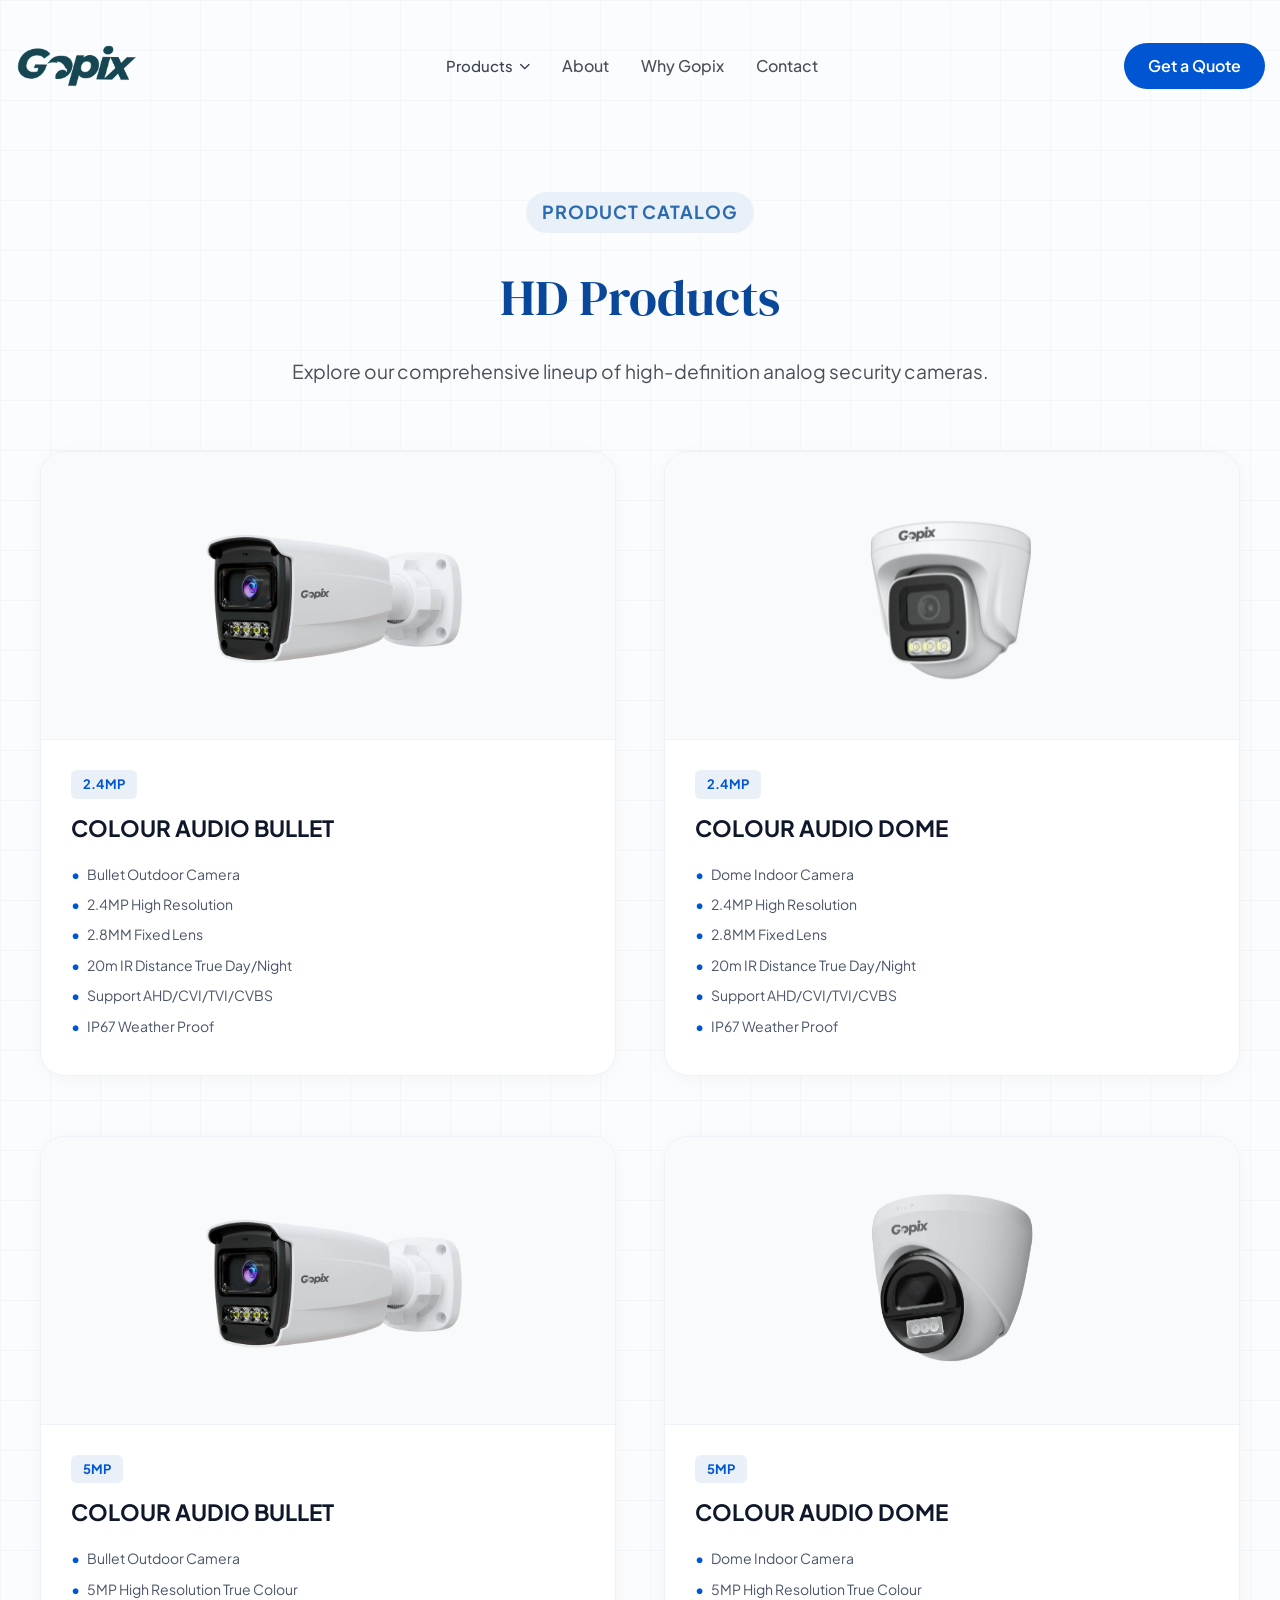
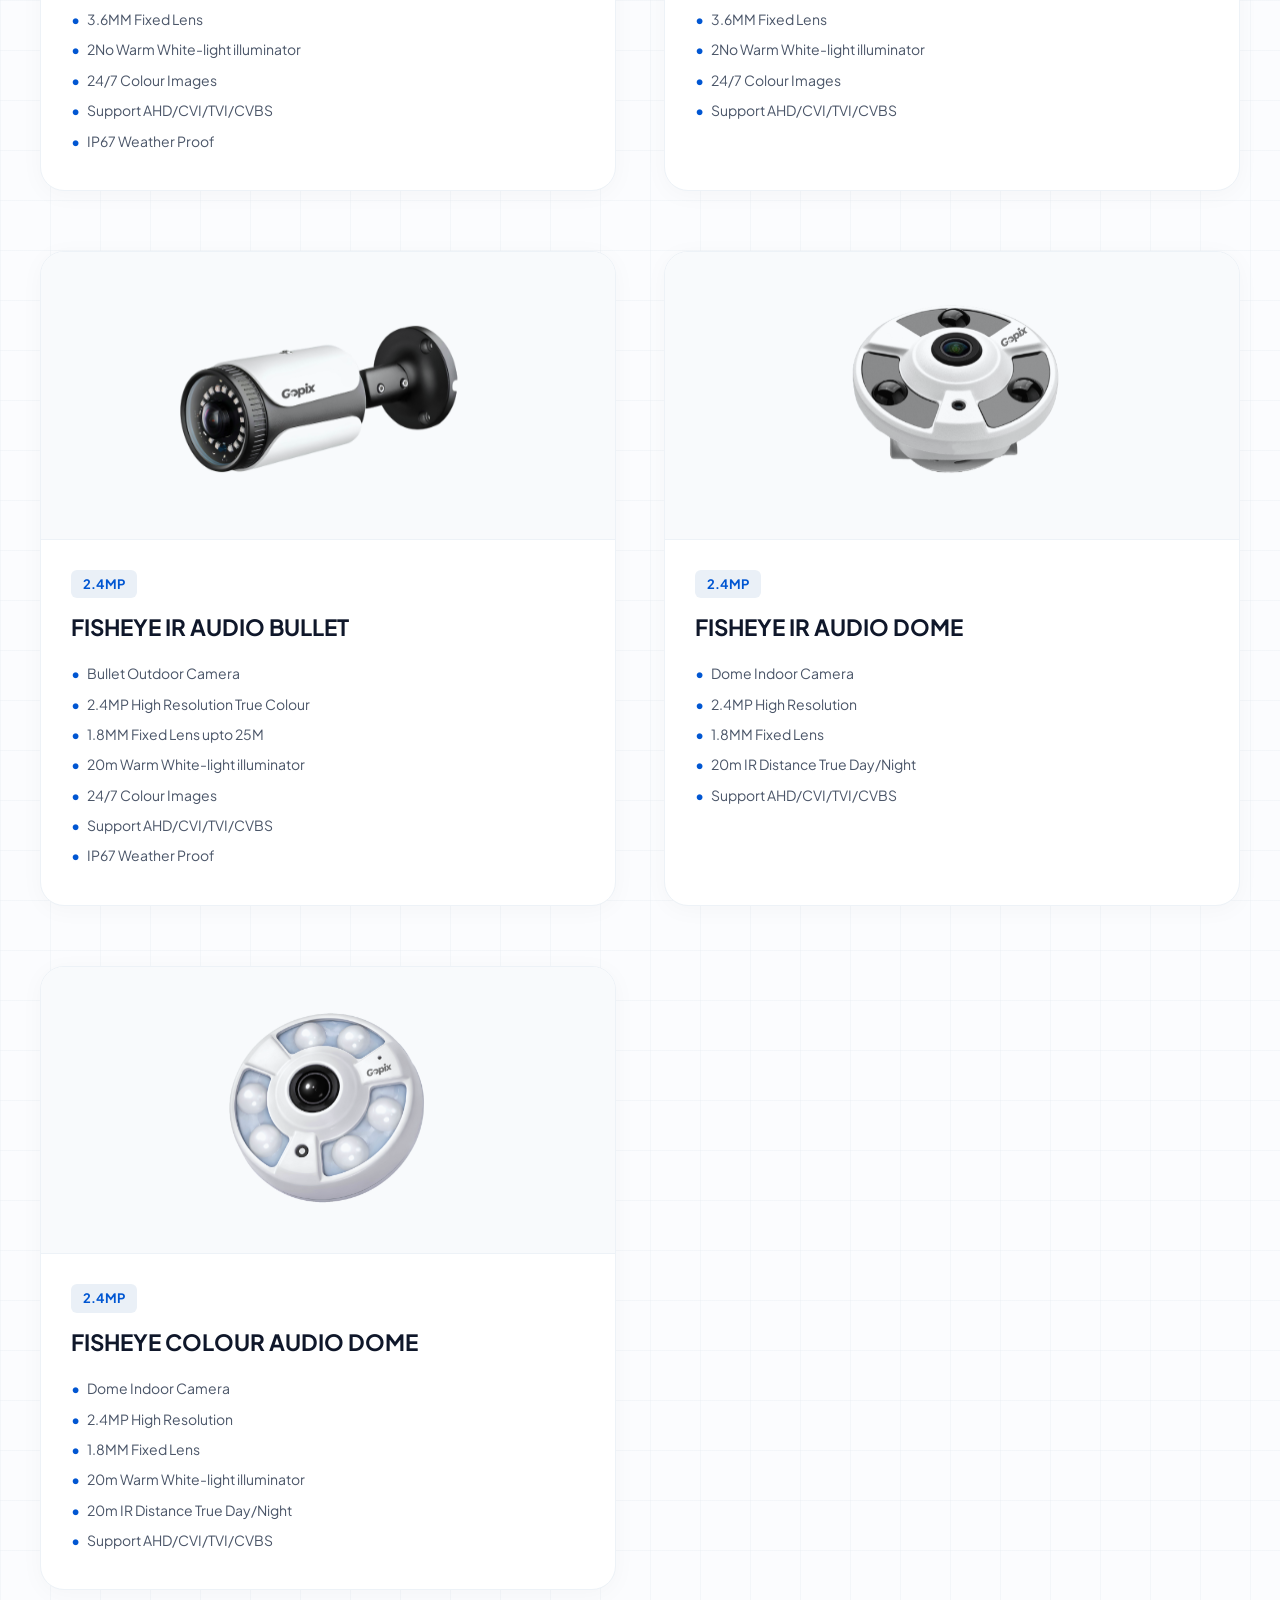
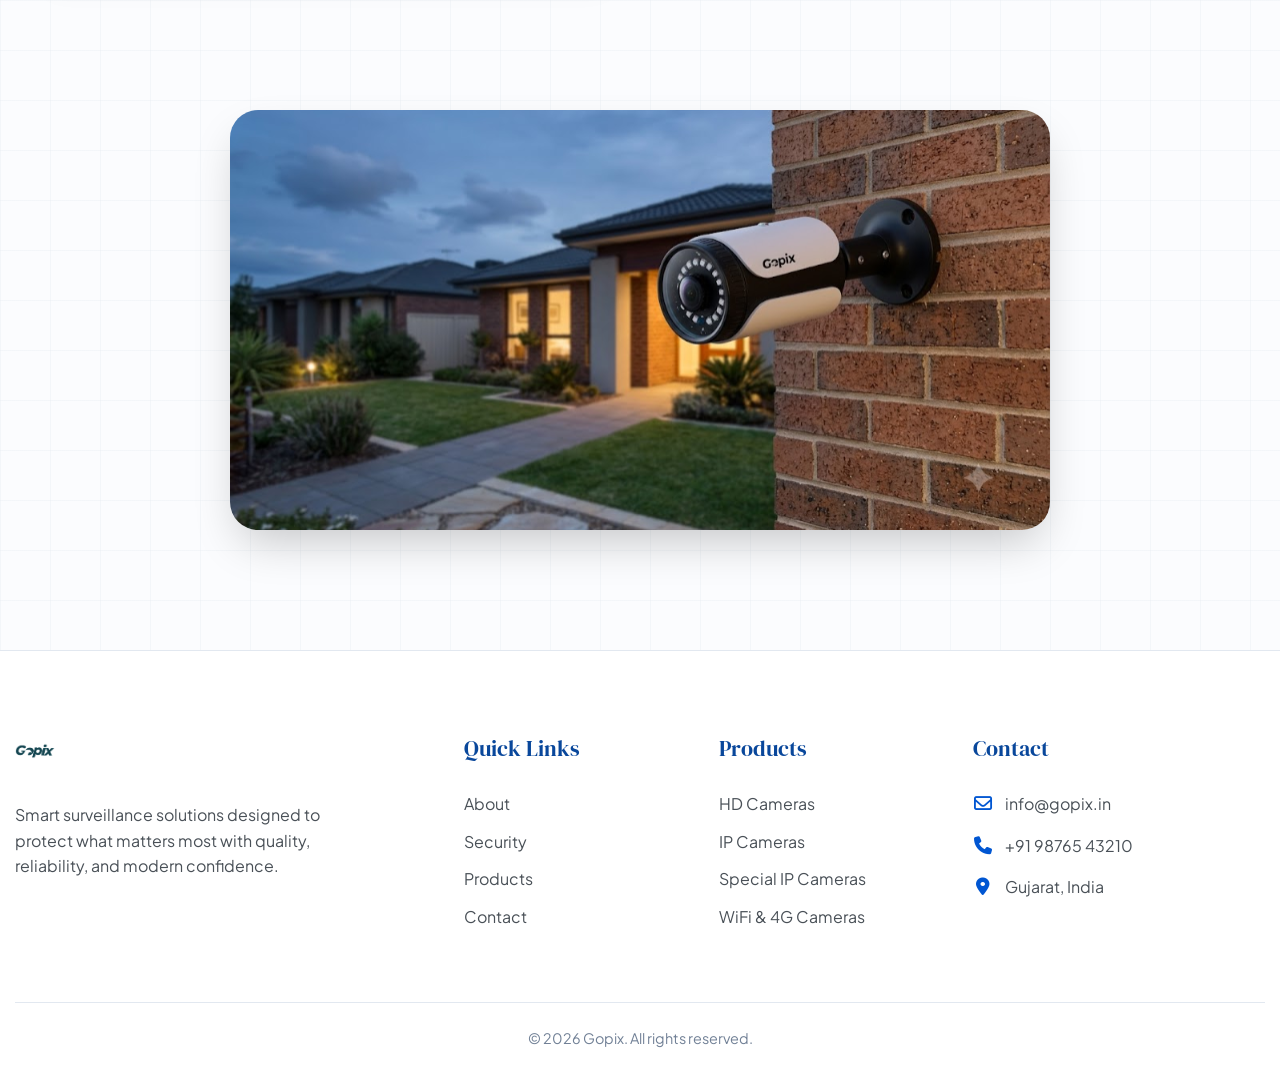
==== hd_product.html @ a3924efd "Add HD products page and center showcase banner" ====
<!DOCTYPE html>
<html lang="en">
<head>
    <meta charset="UTF-8">
    <meta name="viewport" content="width=device-width, initial-scale=1.0">
    <title>Gopix - HD Products</title>
    <meta name="description" content="Explore Gopix's range of HD security cameras and surveillance products.">
    
    <!-- Font Awesome -->
    <link rel="stylesheet" href="https://cdnjs.cloudflare.com/ajax/libs/font-awesome/6.5.1/css/all.min.css" />
    
    <!-- Google Fonts -->
    <link rel="preconnect" href="https://fonts.googleapis.com">
    <link rel="preconnect" href="https://fonts.gstatic.com" crossorigin>
    <link href="https://fonts.googleapis.com/css2?family=DM+Serif+Display&family=Plus+Jakarta+Sans:wght@400;500;600;700&display=swap" rel="stylesheet">
    
    <!-- External CSS -->
    <link rel="stylesheet" href="style.css">
</head>
<body>

    <!-- 1. Header & Navigation -->
    <header class="header">
        <nav class="container nav-container">
            <!-- Left: Logo -->
            <a href="index.html" class="logo-link">
                <img src="./assets/Gopix_logo.png" alt="Gopix Logo" class="logo">
            </a>
            
            <!-- Center: Nav Links -->
            <ul class="nav-links">
                <li class="nav-item dropdown">
                    <button type="button" class="dropdown-toggle" id="productsDropdownBtn" aria-expanded="false">
                        Products <i class="fa-solid fa-chevron-down dropdown-arrow"></i>
                    </button>
                    <ul class="dropdown-menu" id="productsDropdownMenu">
                        <li><a href="hd_product.html" class="dropdown-item">HD Product</a></li>
                        <li><a href="#ip-product" class="dropdown-item">IP Product</a></li>
                        <li><a href="#special-ip-product" class="dropdown-item">Special IP Product</a></li>
                        <li><a href="#wifi-4g-product" class="dropdown-item">Wifi & 4G Product</a></li>
                    </ul>
                </li>
                <li><a href="index.html#about">About</a></li>
                <li><a href="index.html#why-gopix">Why Gopix</a></li>
                <li><a href="#contact">Contact</a></li>
            </ul>
            
            <!-- Right: CTA Button -->
            <a href="#quote" class="btn btn-quote">Get a Quote</a>
        </nav>
    </header>

    <main>
        <!-- Page Title -->
        <section class="page-title-section">
            <div class="container">
                <div class="badge">
                    <span>PRODUCT CATALOG</span>
                </div>
                <h1 class="section-title">HD Products</h1>
                <p class="section-description">Explore our comprehensive lineup of high-definition analog security cameras.</p>
            </div>
        </section>

        <!-- Product Catalog Grid -->
        <section class="catalog-section">
            <div class="catalog-grid">
                
                <!-- Row 1, Item 1 -->
                <div class="catalog-card">
                    <div class="catalog-img-wrapper">
                        <img src="./assets/products/hd/24 colour audio bullet.svg" alt="2.4MP Colour Audio Bullet" class="catalog-img">
                    </div>
                    <div class="catalog-content">
                        <span class="catalog-mp">2.4MP</span>
                        <h3 class="catalog-name">COLOUR AUDIO BULLET</h3>
                        <ul class="catalog-specs">
                            <li>Bullet Outdoor Camera</li>
                            <li>2.4MP High Resolution</li>
                            <li>2.8MM Fixed Lens</li>
                            <li>20m IR Distance True Day/Night</li>
                            <li>Support AHD/CVI/TVI/CVBS</li>
                            <li>IP67 Weather Proof</li>
                        </ul>
                    </div>
                </div>

                <!-- Row 1, Item 2 -->
                <div class="catalog-card">
                    <div class="catalog-img-wrapper">
                        <img src="./assets/products/hd/24 colour audio dome.svg" alt="2.4MP Colour Audio Dome" class="catalog-img">
                    </div>
                    <div class="catalog-content">
                        <span class="catalog-mp">2.4MP</span>
                        <h3 class="catalog-name">COLOUR AUDIO DOME</h3>
                        <ul class="catalog-specs">
                            <li>Dome Indoor Camera</li>
                            <li>2.4MP High Resolution</li>
                            <li>2.8MM Fixed Lens</li>
                            <li>20m IR Distance True Day/Night</li>
                            <li>Support AHD/CVI/TVI/CVBS</li>
                            <li>IP67 Weather Proof</li>
                        </ul>
                    </div>
                </div>

                <!-- Row 2, Item 3 -->
                <div class="catalog-card">
                    <div class="catalog-img-wrapper">
                        <img src="./assets/products/hd/24 colour audio bullet.svg" alt="5MP Colour Audio Bullet" class="catalog-img">
                    </div>
                    <div class="catalog-content">
                        <span class="catalog-mp">5MP</span>
                        <h3 class="catalog-name">COLOUR AUDIO BULLET</h3>
                        <ul class="catalog-specs">
                            <li>Bullet Outdoor Camera</li>
                            <li>5MP High Resolution True Colour</li>
                            <li>3.6MM Fixed Lens</li>
                            <li>2No Warm White-light illuminator</li>
                            <li>24/7 Colour Images</li>
                            <li>Support AHD/CVI/TVI/CVBS</li>
                            <li>IP67 Weather Proof</li>
                        </ul>
                    </div>
                </div>

                <!-- Row 2, Item 4 -->
                <div class="catalog-card">
                    <div class="catalog-img-wrapper">
                        <img src="./assets/products/hd/5 colour audio dome.svg" alt="5MP Colour Audio Dome" class="catalog-img">
                    </div>
                    <div class="catalog-content">
                        <span class="catalog-mp">5MP</span>
                        <h3 class="catalog-name">COLOUR AUDIO DOME</h3>
                        <ul class="catalog-specs">
                            <li>Dome Indoor Camera</li>
                            <li>5MP High Resolution True Colour</li>
                            <li>3.6MM Fixed Lens</li>
                            <li>2No Warm White-light illuminator</li>
                            <li>24/7 Colour Images</li>
                            <li>Support AHD/CVI/TVI/CVBS</li>
                        </ul>
                    </div>
                </div>

                <!-- Row 3, Item 5 -->
                <div class="catalog-card">
                    <div class="catalog-img-wrapper">
                        <img src="./assets/products/hd/24 fisheye ir audio bullet.svg" alt="2.4MP Fisheye IR Audio Bullet" class="catalog-img">
                    </div>
                    <div class="catalog-content">
                        <span class="catalog-mp">2.4MP</span>
                        <h3 class="catalog-name">FISHEYE IR AUDIO BULLET</h3>
                        <ul class="catalog-specs">
                            <li>Bullet Outdoor Camera</li>
                            <li>2.4MP High Resolution True Colour</li>
                            <li>1.8MM Fixed Lens upto 25M</li>
                            <li>20m Warm White-light illuminator</li>
                            <li>24/7 Colour Images</li>
                            <li>Support AHD/CVI/TVI/CVBS</li>
                            <li>IP67 Weather Proof</li>
                        </ul>
                    </div>
                </div>

                <!-- Row 3, Item 6 -->
                <div class="catalog-card">
                    <div class="catalog-img-wrapper">
                        <img src="./assets/products/hd/24 fisheye ir audio dome.svg" alt="2.4MP Fisheye IR Audio Dome" class="catalog-img">
                    </div>
                    <div class="catalog-content">
                        <span class="catalog-mp">2.4MP</span>
                        <h3 class="catalog-name">FISHEYE IR AUDIO DOME</h3>
                        <ul class="catalog-specs">
                            <li>Dome Indoor Camera</li>
                            <li>2.4MP High Resolution</li>
                            <li>1.8MM Fixed Lens</li>
                            <li>20m IR Distance True Day/Night</li>
                            <li>Support AHD/CVI/TVI/CVBS</li>
                        </ul>
                    </div>
                </div>

                <!-- Row 4, Item 7 -->
                <div class="catalog-card">
                    <div class="catalog-img-wrapper">
                        <img src="./assets/products/hd/24 fisheye colour audio dome.svg" alt="2.4MP Fisheye Colour Audio Dome" class="catalog-img">
                    </div>
                    <div class="catalog-content">
                        <span class="catalog-mp">2.4MP</span>
                        <h3 class="catalog-name">FISHEYE COLOUR AUDIO DOME</h3>
                        <ul class="catalog-specs">
                            <li>Dome Indoor Camera</li>
                            <li>2.4MP High Resolution</li>
                            <li>1.8MM Fixed Lens</li>
                            <li>20m Warm White-light illuminator</li>
                            <li>20m IR Distance True Day/Night</li>
                            <li>Support AHD/CVI/TVI/CVBS</li>
                        </ul>
                    </div>
                </div>
            </div>
        </section>

        <!-- Bottom Showcase Banner -->
        <section class="showcase-banner-section">
            <div class="container">
                <div class="showcase-banner">
                    <img src="./assets/products/hd/banner_hd.svg" alt="Outdoor Camera Showcase" class="showcase-img">
                </div>
            </div>
        </section>
    </main>

    <!-- 9. Modern Footer -->
    <footer class="footer">
        <div class="container footer-container">
            <div class="footer-brand">
                <img src="./assets/Gopix_logo.png" alt="Gopix Logo" class="footer-logo">
                <p class="footer-desc">Smart surveillance solutions designed to protect what matters most with quality, reliability, and modern confidence.</p>
            </div>
            
            <div class="footer-links-col">
                <h4 class="footer-heading">Quick Links</h4>
                <ul class="footer-list">
                    <li><a href="index.html#about">About</a></li>
                    <li><a href="#">Security</a></li>
                    <li><a href="#products">Products</a></li>
                    <li><a href="#contact">Contact</a></li>
                </ul>
            </div>

            <div class="footer-links-col">
                <h4 class="footer-heading">Products</h4>
                <ul class="footer-list">
                    <li><a href="hd_product.html">HD Cameras</a></li>
                    <li><a href="#">IP Cameras</a></li>
                    <li><a href="#">Special IP Cameras</a></li>
                    <li><a href="#">WiFi & 4G Cameras</a></li>
                </ul>
            </div>

            <div class="footer-contact-col">
                <h4 class="footer-heading">Contact</h4>
                <ul class="footer-contact-list">
                    <li><i class="fa-regular fa-envelope"></i> info@gopix.in</li>
                    <li><i class="fa-solid fa-phone"></i> +91 98765 43210</li>
                    <li><i class="fa-solid fa-location-dot"></i> Gujarat, India</li>
                </ul>
            </div>
        </div>
        <div class="container">
            <div class="footer-bottom">
                <p>&copy; 2026 Gopix. All rights reserved.</p>
            </div>
        </div>
    </footer>

    <!-- Dropdown Interaction Script -->
    <script>
        document.addEventListener('DOMContentLoaded', () => {
            const dropdown = document.querySelector('.dropdown');
            const dropdownBtn = document.getElementById('productsDropdownBtn');
            
            if (dropdown && dropdownBtn) {
                dropdownBtn.addEventListener('click', (e) => {
                    e.preventDefault();
                    e.stopPropagation();
                    dropdown.classList.toggle('active');
                });
                
                document.addEventListener('click', (e) => {
                    if (!dropdown.contains(e.target)) {
                        dropdown.classList.remove('active');
                    }
                });
                
                const dropdownItems = dropdown.querySelectorAll('.dropdown-item');
                dropdownItems.forEach(item => {
                    item.addEventListener('click', () => {
                        dropdown.classList.remove('active');
                    });
                });
            }
        });
    </script>
</body>
</html>
---- style.css ----
/* Reset and Base Styles */
* {
    box-sizing: border-box;
    margin: 0;
    padding: 0;
}

body {
    background-color: #fbfcfe;
    background-image: 
        linear-gradient(to right, rgba(226, 232, 240, 0.3) 1px, transparent 1px),
        linear-gradient(to bottom, rgba(226, 232, 240, 0.3) 1px, transparent 1px);
    background-size: 50px 50px;
    font-family: 'Plus Jakarta Sans', sans-serif;
    color: #495057;
    line-height: 1.6;
    -webkit-font-smoothing: antialiased;
}

h1, h2, h3, h4, h5, h6 {
    font-family: 'DM Serif Display', serif;
    color: #09479b;
    font-weight: 400; /* DM Serif Display is naturally bold */
}

a {
    text-decoration: none;
    transition: all 0.2s ease;
}

/* Global Container */
.container {
    max-width: 1500px;
    width: 100%;
    margin: 0 auto;
    padding: 0 15px;
}

/* Common Layout Elements */
.grid-2-col {
    display: grid;
    grid-template-columns: 1fr;
    gap: 60px;
    align-items: center;
}

@media (min-width: 992px) {
    .grid-2-col {
        grid-template-columns: 1fr 1fr;
    }
}

.section-description {
    font-size: 1.2rem;
    line-height: 1.7;
    color: #495057;
    margin-bottom: 24px;
}

.section-description strong {
    color: #09479b;
    font-weight: 700;
}

/* Badges */
.badge {
    display: inline-flex;
    align-items: center;
    gap: 8px;
    background-color: #eaf0f7;
    color: #2b6cb0;
    font-size: 18px;
    font-weight: 700;
    letter-spacing: 0.05em;
    text-transform: uppercase;
    padding: 6px 16px;
    border-radius: 9999px;
    margin-bottom: 24px;
}

.badge-icon {
    font-size: 14px;
}

/* Buttons */
.btn {
    display: inline-block;
    font-family: 'Plus Jakarta Sans', sans-serif;
    font-weight: 600;
    border-radius: 9999px;
    cursor: pointer;
    border: none;
    text-align: center;
}

.btn-quote {
    background-color: #0056d2;
    color: #ffffff;
    padding: 10px 24px;
}

.btn-quote:hover {
    background-color: #0045aa;
}

.btn-primary {
    background-color: #0056d2;
    color: #ffffff;
    padding: 14px 32px;
    margin-bottom: 32px;
}

.btn-primary:hover {
    background-color: #0045aa;
    box-shadow: 0 10px 20px -5px rgba(0, 86, 210, 0.3);
    transform: translateY(-2px);
}

.btn-white {
    background-color: #ffffff;
    color: #0056d2;
    padding: 14px 32px;
}

.btn-white:hover {
    background-color: #f1f5f9;
    box-shadow: 0 10px 20px -5px rgba(0, 0, 0, 0.2);
    transform: translateY(-2px);
}

/* 1. Header & Navigation */
.header {
    padding: 4px 0;
}

.nav-container {
    display: flex;
    align-items: center;
    justify-content: space-between;
}

.logo {
    height: 124px;
    width: auto;
    object-fit: contain;
    display: block;
}

.nav-links {
    display: none;
    list-style: none;
    gap: 32px;
}

@media (min-width: 992px) {
    .nav-links {
        display: flex;
    }
}

.nav-links a {
    color: #495057;
    font-weight: 500;
}

.nav-links a:hover {
    color: #0056d2;
}

/* Dropdown Styles */
.dropdown {
    position: relative;
}

.dropdown-toggle {
    background: none;
    border: none;
    font: inherit;
    cursor: pointer;
    display: inline-flex;
    align-items: center;
    gap: 6px;
    color: #3b4252;
    font-weight: 500;
    font-size: 15px;
    padding: 0;
}

.dropdown-arrow {
    font-size: 11px;
    transition: transform 0.2s ease;
}

.dropdown.active .dropdown-arrow {
    transform: rotate(180deg);
}

.dropdown-menu {
    position: absolute;
    top: calc(100% + 12px);
    left: 0;
    min-width: 200px;
    background: #ffffff;
    border-radius: 12px;
    padding: 8px 0;
    box-shadow: 0 10px 30px rgba(0, 0, 0, 0.1);
    border: 1px solid #edf2f7;
    list-style: none;
    opacity: 0;
    visibility: hidden;
    transform: translateY(-8px);
    transition: all 0.2s ease;
    z-index: 1000;
}

.dropdown.active .dropdown-menu {
    opacity: 1;
    visibility: visible;
    transform: translateY(0);
}

.dropdown-item {
    display: block;
    padding: 10px 18px;
    font-size: 14px;
    color: #334155;
    text-decoration: none;
    transition: background-color 0.15s ease, color 0.15s ease;
}

.dropdown-item:hover {
    background-color: #f1f5f9;
    color: #0056d2;
}

/* 2. Hero Section */
.hero-section {
    padding: 60px 0 80px 0;
}

.hero-container {
    display: grid;
    grid-template-columns: 1fr;
    gap: 48px;
    align-items: center;
}

.hero-content, 
.hero-image-wrapper {
    margin-top: 0;
    padding-top: 0;
}

.hero-content {
    padding-bottom: 50px;
}

@media (min-width: 992px) {
    .hero-container {
        grid-template-columns: 1.1fr 0.9fr;
    }
}

.hero-title {
    font-size: clamp(3rem, 5vw, 4.5rem);
    line-height: 1.1;
    margin-bottom: 24px;
}

.hero-content .section-description {
    max-width: 580px;
    margin-bottom: 36px;
}

.trust-markers {
    display: flex;
    align-items: center;
    flex-wrap: wrap;
    gap: 24px;
    font-size: 0.9rem;
    font-weight: 600;
    color: #0056d2;
}

.trust-item {
    display: flex;
    align-items: center;
    gap: 8px;
}

.trust-icon {
    font-size: 18px;
}

.trust-icon.bullet {
    font-size: 8px;
}

.hero-img {
    width: 100%;
    height: auto;
    object-fit: cover;
    display: block;
    border-radius: 36px;
}

/* 3. About Section */
.about-section {
    padding: 80px 0;
}

.about-image-wrapper {
    display: flex;
    justify-content: flex-start;
}

.about-content {
    text-align: left;
    display: flex;
    flex-direction: column;
    align-items: flex-start;
}

.about-img {
    width: 80%;
    height: auto;
    border-radius: 52px;
    object-fit: cover;
    box-shadow: 0 15px 35px -10px rgba(0, 0, 0, 0.15);
}

/* 4. Mission & Vision Section */
.mission-vision-section {
    padding: 80px 0;
}

.section-header.center {
    text-align: center;
    max-width: 700px;
    margin: 0 auto 60px auto;
}

.section-header.center .badge {
    margin-left: auto;
    margin-right: auto;
}

.section-title {
    font-size: clamp(2.2rem, 4vw, 3.2rem);
    margin-bottom: 16px;
}

.section-subtitle {
    font-size: 1.1rem;
    color: #495057;
}

.cards-grid {
    gap: 40px;
}

.feature-card {
    background: #ffffff;
    border-radius: 24px;
    padding: 40px;
    box-shadow: 0 8px 30px rgba(0,0,0,0.04);
    border: 1px solid #edf2f7;
    height: 100%;
}

.card-icon-wrapper {
    width: 60px;
    height: 60px;
    border-radius: 50%;
    background-color: #eaf0f7;
    color: #0056d2;
    display: flex;
    align-items: center;
    justify-content: center;
    font-size: 24px;
    margin-bottom: 24px;
}

.card-title {
    font-size: 1.8rem;
    margin-bottom: 16px;
}

.card-desc {
    color: #495057;
    line-height: 1.6;
}

/* 5. Triple Split Feature Preview */
.feature-preview-section {
    padding: 80px 0;
}

.preview-image-wrapper {
    display: flex;
    justify-content: flex-start;
}

.preview-content {
    text-align: left;
    display: flex;
    flex-direction: column;
    align-items: flex-start;
}

.preview-img {
    width: 80%;
    border-radius: 58px;
    box-shadow: 0 15px 35px -10px rgba(0, 0, 0, 0.15);
}

/* 6. Why Choose Us Section */
.why-choose-us-section {
    padding: 80px 0;
}

.why-choose-us-section .reverse {
    direction: rtl; /* simple trick to reverse on desktop if grid ordering isn't used */
}

@media (min-width: 992px) {
    .why-choose-us-section .reverse {
        direction: ltr;
    }
    .why-choose-us-section .why-content {
        order: 1;
        padding-right: 40px;
    }
    .why-choose-us-section .why-image-wrapper {
        order: 2;
        display: flex;
        justify-content: flex-end;
    }
}

.why-content {
    text-align: left;
    display: flex;
    flex-direction: column;
    align-items: flex-start;
}

.why-img {
    width: 80%;
    border-radius: 55px;
    box-shadow: 0 15px 35px -10px rgba(0, 0, 0, 0.15);
}

/* 7. Product Catalog / Showcase */
.products-section {
    padding: 80px 0;
}

.section-header.split {
    display: flex;
    flex-direction: column;
    gap: 20px;
    margin-bottom: 60px;
}

@media (min-width: 992px) {
    .section-header.split {
        flex-direction: row;
        align-items: flex-end;
        justify-content: space-between;
    }
    .split-left {
        max-width: 600px;
    }
    .split-right {
        max-width: 400px;
        text-align: right;
    }
}

.products-grid {
    display: grid;
    grid-template-columns: 1fr;
    gap: 40px;
}

@media (min-width: 768px) {
    .products-grid {
        grid-template-columns: repeat(2, 1fr);
    }
}

@media (min-width: 992px) {
    .products-grid {
        grid-template-columns: repeat(3, 1fr);
    }
}

.product-card {
    display: flex;
    flex-direction: column;
}

.product-img-wrapper {
    position: relative;
    border-radius: 24px;
    overflow: hidden;
    margin-bottom: 24px;
    background-color: #fff;
    box-shadow: 0 4px 20px rgba(0,0,0,0.05);
}

.product-badge {
    position: absolute;
    top: 16px;
    left: 16px;
    background-color: #0056d2;
    color: #fff;
    font-size: 11px;
    font-weight: 700;
    text-transform: uppercase;
    padding: 6px 12px;
    border-radius: 9999px;
    z-index: 2;
}

.product-img {
    width: 100%;
    height: auto;
    aspect-ratio: 4/3;
    object-fit: cover;
    transition: transform 0.3s ease;
}

.product-img-wrapper:hover .product-img {
    transform: scale(1.05);
}

.product-title {
    font-size: 1.6rem;
    margin-bottom: 8px;
}

.product-specs {
    color: #495057;
    margin-bottom: 16px;
    flex-grow: 1;
}

.product-link {
    color: #0056d2;
    font-weight: 700;
    display: inline-flex;
    align-items: center;
}

.product-link:hover {
    text-decoration: underline;
}

/* 8. Call to Action Banner */
.cta-section {
    padding: 40px 0 100px 0;
}

.cta-banner {
    background-color: #0052cc;
    border-radius: 32px;
    padding: 50px 60px;
    color: #ffffff;
    display: flex;
    flex-direction: column;
    justify-content: space-between;
    align-items: center;
}

@media (min-width: 992px) {
    .cta-banner {
        flex-direction: row;
    }
}

.cta-badge {
    background: rgba(0, 0, 0, 0.2);
    color: #fff;
    padding: 6px 18px;
    border-radius: 9999px;
    font-size: 13px;
    font-weight: 500;
    display: inline-block;
    margin-bottom: 20px;
}

.cta-title {
    font-family: 'DM Serif Display', Georgia, serif;
    font-size: 46px;
    line-height: 1.15;
    margin-bottom: 16px;
    font-weight: 400;
    color: white;
}

.cta-subtitle {
    max-width: 480px;
    opacity: 0.9;
    font-size: 16px;
    line-height: 1.5;
}

.cta-action {
    display: flex;
    flex-direction: column;
    align-items: center;
    gap: 18px;
}

.cta-camera-img {
    height: 180px;
    width: auto;
    object-fit: contain;
    display: block;
}

.cta-btn {
    background-color: #003b95;
    color: #ffffff;
    border-radius: 9999px;
    padding: 12px 34px;
    font-size: 15px;
    font-weight: 600;
    text-decoration: none;
    transition: 0.2s ease;
}

.cta-btn:hover {
    background-color: #002d72;
    transform: translateY(-1px);
}

/* 9. Modern Footer */
.footer {
    border-top: 1px solid #e2e8f0;
    padding: 80px 0 40px 0;
    background-color: #ffffff;
}

.footer-container {
    display: grid;
    grid-template-columns: 1fr;
    gap: 40px;
    margin-bottom: 60px;
}

@media (min-width: 768px) {
    .footer-container {
        grid-template-columns: repeat(2, 1fr);
    }
}

@media (min-width: 992px) {
    .footer-container {
        grid-template-columns: 2fr 1fr 1fr 1.5fr;
        gap: 60px;
    }
}

.footer-logo {
    height: 40px;
    margin-bottom: 24px;
}

.footer-desc {
    color: #495057;
    line-height: 1.6;
    max-width: 320px;
}

.footer-heading {
    font-size: 1.4rem;
    margin-bottom: 24px;
}

.footer-list {
    list-style: none;
}

.footer-list li {
    margin-bottom: 12px;
}

.footer-list a {
    color: #495057;
}

.footer-list a:hover {
    color: #0056d2;
}

.footer-contact-list {
    list-style: none;
}

.footer-contact-list li {
    display: flex;
    align-items: center;
    gap: 12px;
    margin-bottom: 16px;
    color: #495057;
}

.footer-contact-list i {
    color: #0056d2;
    font-size: 18px;
    width: 20px;
    text-align: center;
}

.footer-bottom {
    border-top: 1px solid #e2e8f0;
    padding-top: 24px;
    text-align: center;
    color: #718096;
    font-size: 0.9rem;
}

/* =========================================
   Product Catalog Pages (hd_product.html) 
   ========================================= */

.page-title-section {
    padding: 60px 0 20px 0;
    text-align: center;
}

.catalog-section {
    padding: 20px 0 80px 0;
}

.catalog-grid {
    display: grid;
    grid-template-columns: 1fr;
    gap: 40px;
    max-width: 1200px;
    margin: 0 auto;
}

@media (min-width: 768px) {
    .catalog-grid {
        grid-template-columns: repeat(2, 1fr);
        gap: 60px 48px;
    }
}

.catalog-card {
    display: flex;
    flex-direction: column;
    background: #ffffff;
    border-radius: 24px;
    overflow: hidden;
    box-shadow: 0 4px 25px rgba(0,0,0,0.03);
    border: 1px solid #edf2f7;
    transition: transform 0.2s ease, box-shadow 0.2s ease;
}

.catalog-card:hover {
    transform: translateY(-4px);
    box-shadow: 0 10px 40px rgba(0,0,0,0.06);
}

.catalog-img-wrapper {
    background-color: #f8fafc;
    padding: 40px 20px;
    text-align: center;
    border-bottom: 1px solid #edf2f7;
}

.catalog-img {
    height: 200px;
    width: auto;
    object-fit: contain;
    mix-blend-mode: multiply; /* Optional: blends white bg out if product has white bg */
}

.catalog-content {
    padding: 30px;
    flex-grow: 1;
}

.catalog-mp {
    display: inline-block;
    color: #0056d2;
    background-color: #eaf0f7;
    font-size: 13px;
    font-weight: 700;
    padding: 4px 12px;
    border-radius: 6px;
    margin-bottom: 12px;
}

.catalog-name {
    font-size: 1.4rem;
    color: #0f172a;
    font-family: 'Plus Jakarta Sans', sans-serif;
    font-weight: 700;
    margin-bottom: 16px;
}

.catalog-specs {
    list-style: none;
    color: #4a5568;
    font-size: 14px;
    line-height: 1.6;
}

.catalog-specs li {
    position: relative;
    padding-left: 16px;
    margin-bottom: 8px;
}

.catalog-specs li::before {
    content: "•";
    position: absolute;
    left: 0;
    color: #0056d2;
    font-weight: bold;
}

/* Bottom Showcase Banner */
.showcase-banner-section {
    padding-bottom: 60px;
}

.showcase-banner {
    display: flex;
    justify-content: center;
    align-items: center;
    width: 100%;
    margin: 40px auto 60px auto;
    padding: 0 20px;
}

.showcase-img {
    max-width: 820px;
    width: 100%;
    max-height: 420px;
    object-fit: cover;
    border-radius: 28px;
    display: block;
    margin: 0 auto;
    box-shadow: 0 20px 45px -10px rgba(0, 0, 0, 0.22);
}
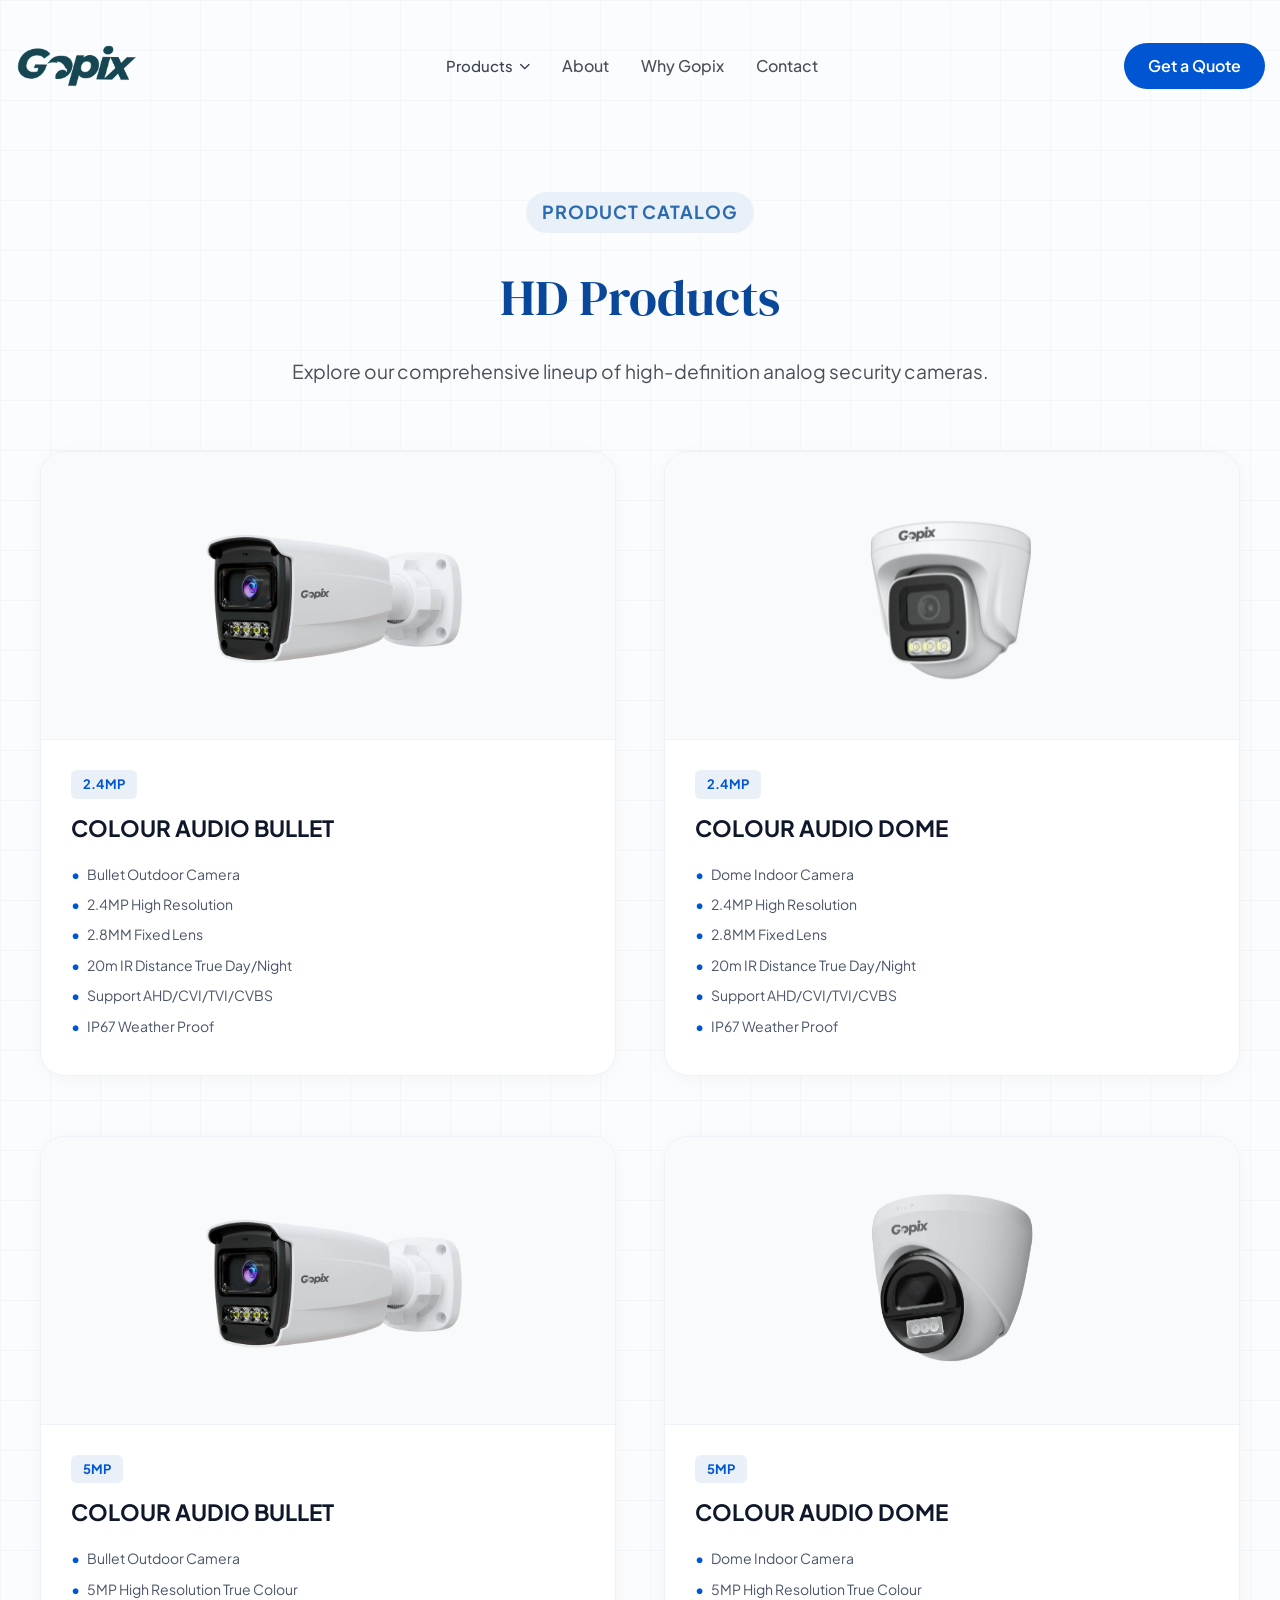
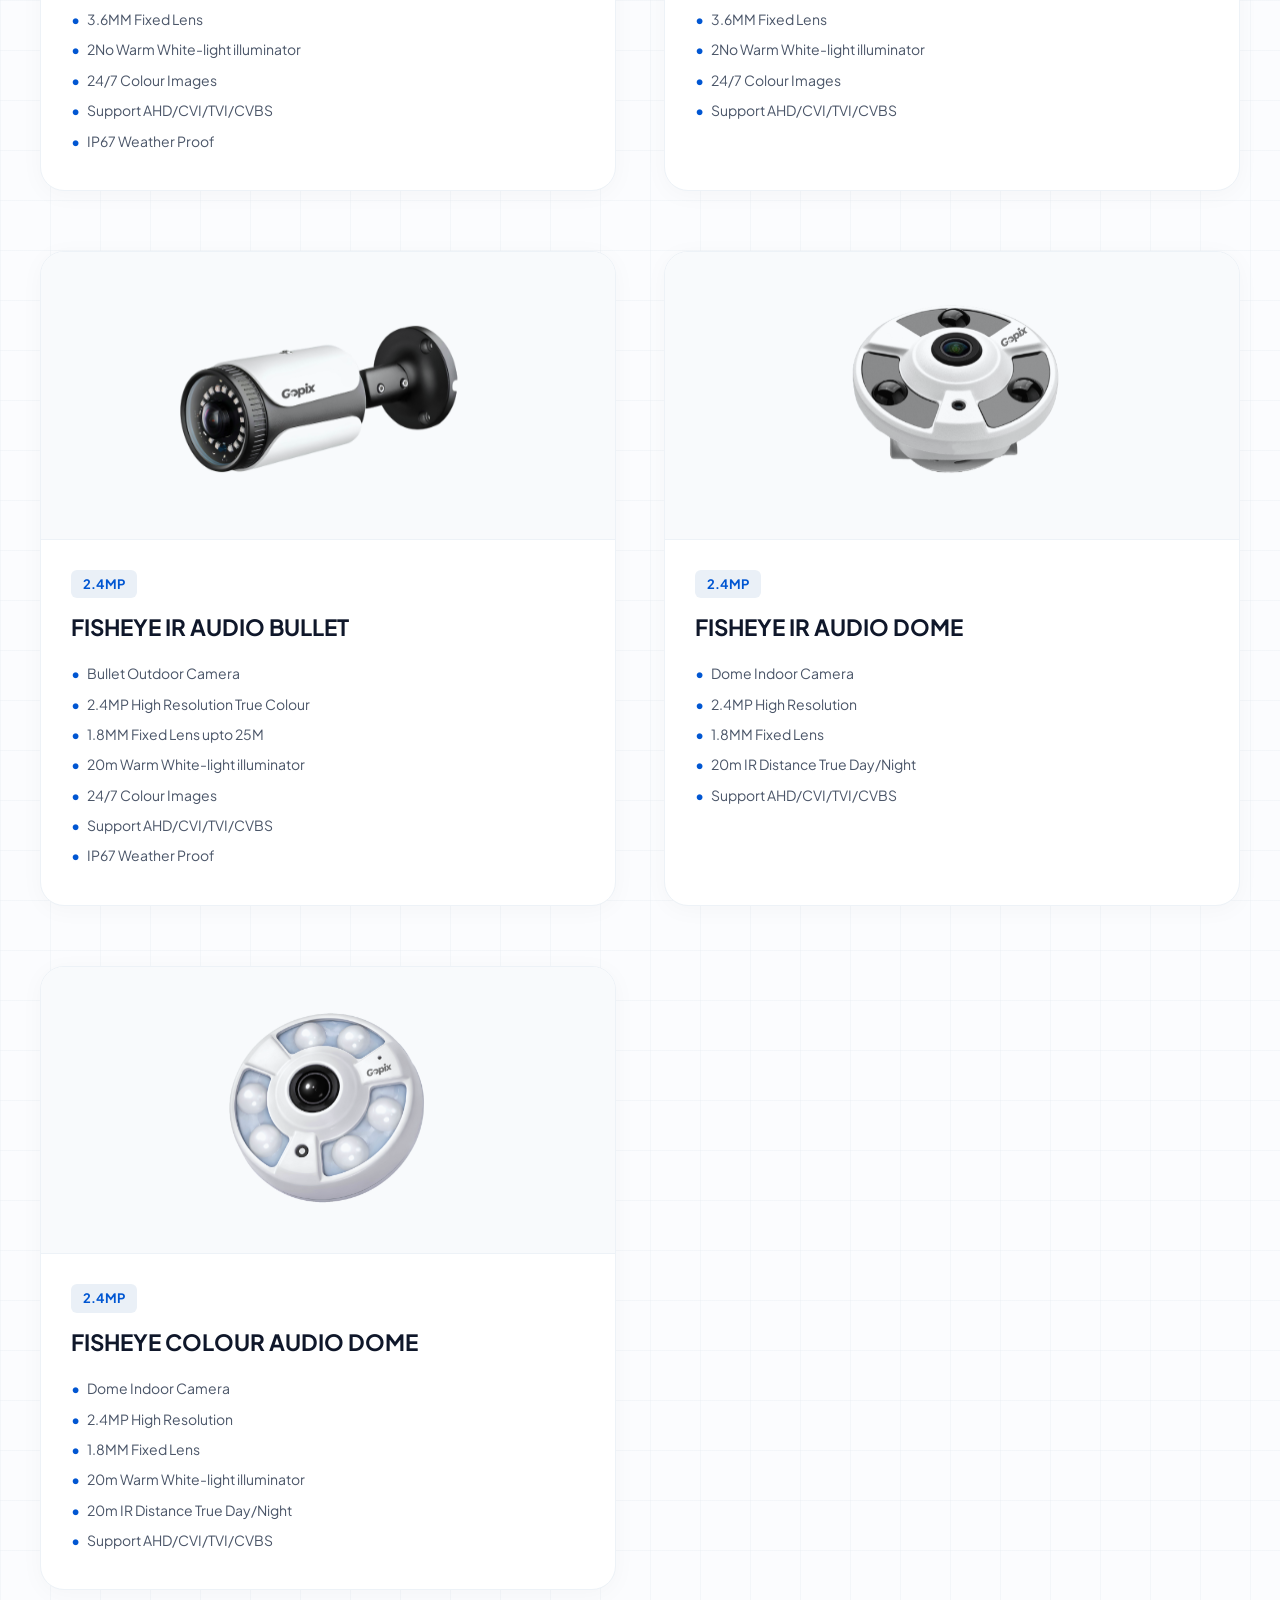
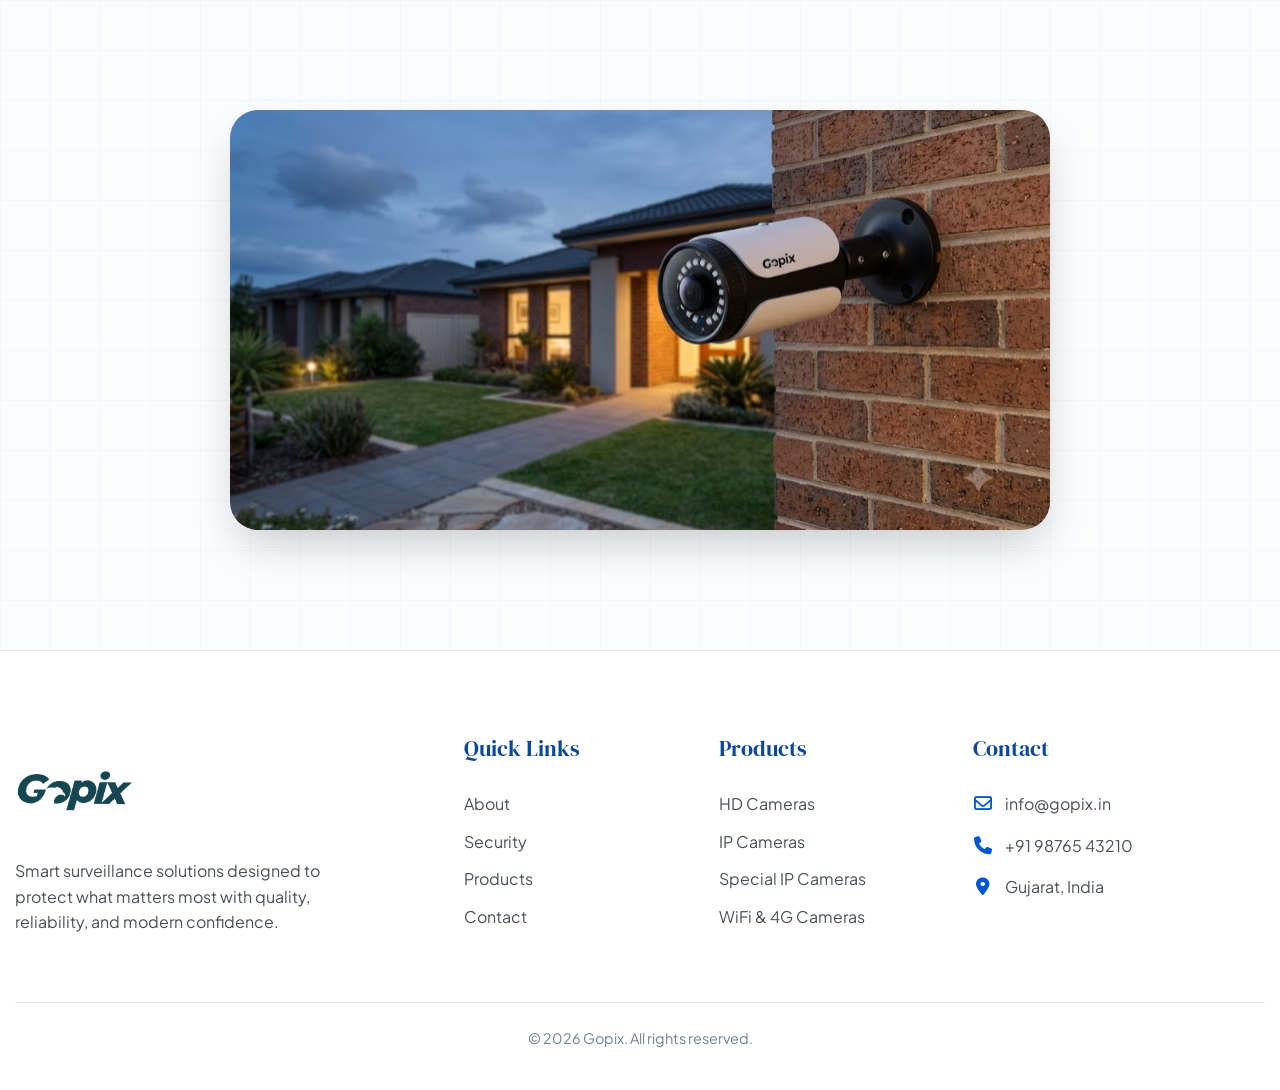
==== commit dc0f0c94: "Fix HD product image paths and IP product link" ====
--- a/hd_product.html
+++ b/hd_product.html
@@ -35,7 +35,7 @@
                     </button>
                     <ul class="dropdown-menu" id="productsDropdownMenu">
                         <li><a href="hd_product.html" class="dropdown-item">HD Product</a></li>
-                        <li><a href="#ip-product" class="dropdown-item">IP Product</a></li>
+                        <li><a href="ip_product.html" class="dropdown-item">IP Product</a></li>
                         <li><a href="#special-ip-product" class="dropdown-item">Special IP Product</a></li>
                         <li><a href="#wifi-4g-product" class="dropdown-item">Wifi & 4G Product</a></li>
                     </ul>
--- a/style.css
+++ b/style.css
@@ -665,8 +665,8 @@
 }
 
 .footer-logo {
-    height: 40px;
-    margin-bottom: 24px;
+    height: 120px;
+    margin-bottom: 0px;
 }
 
 .footer-desc {
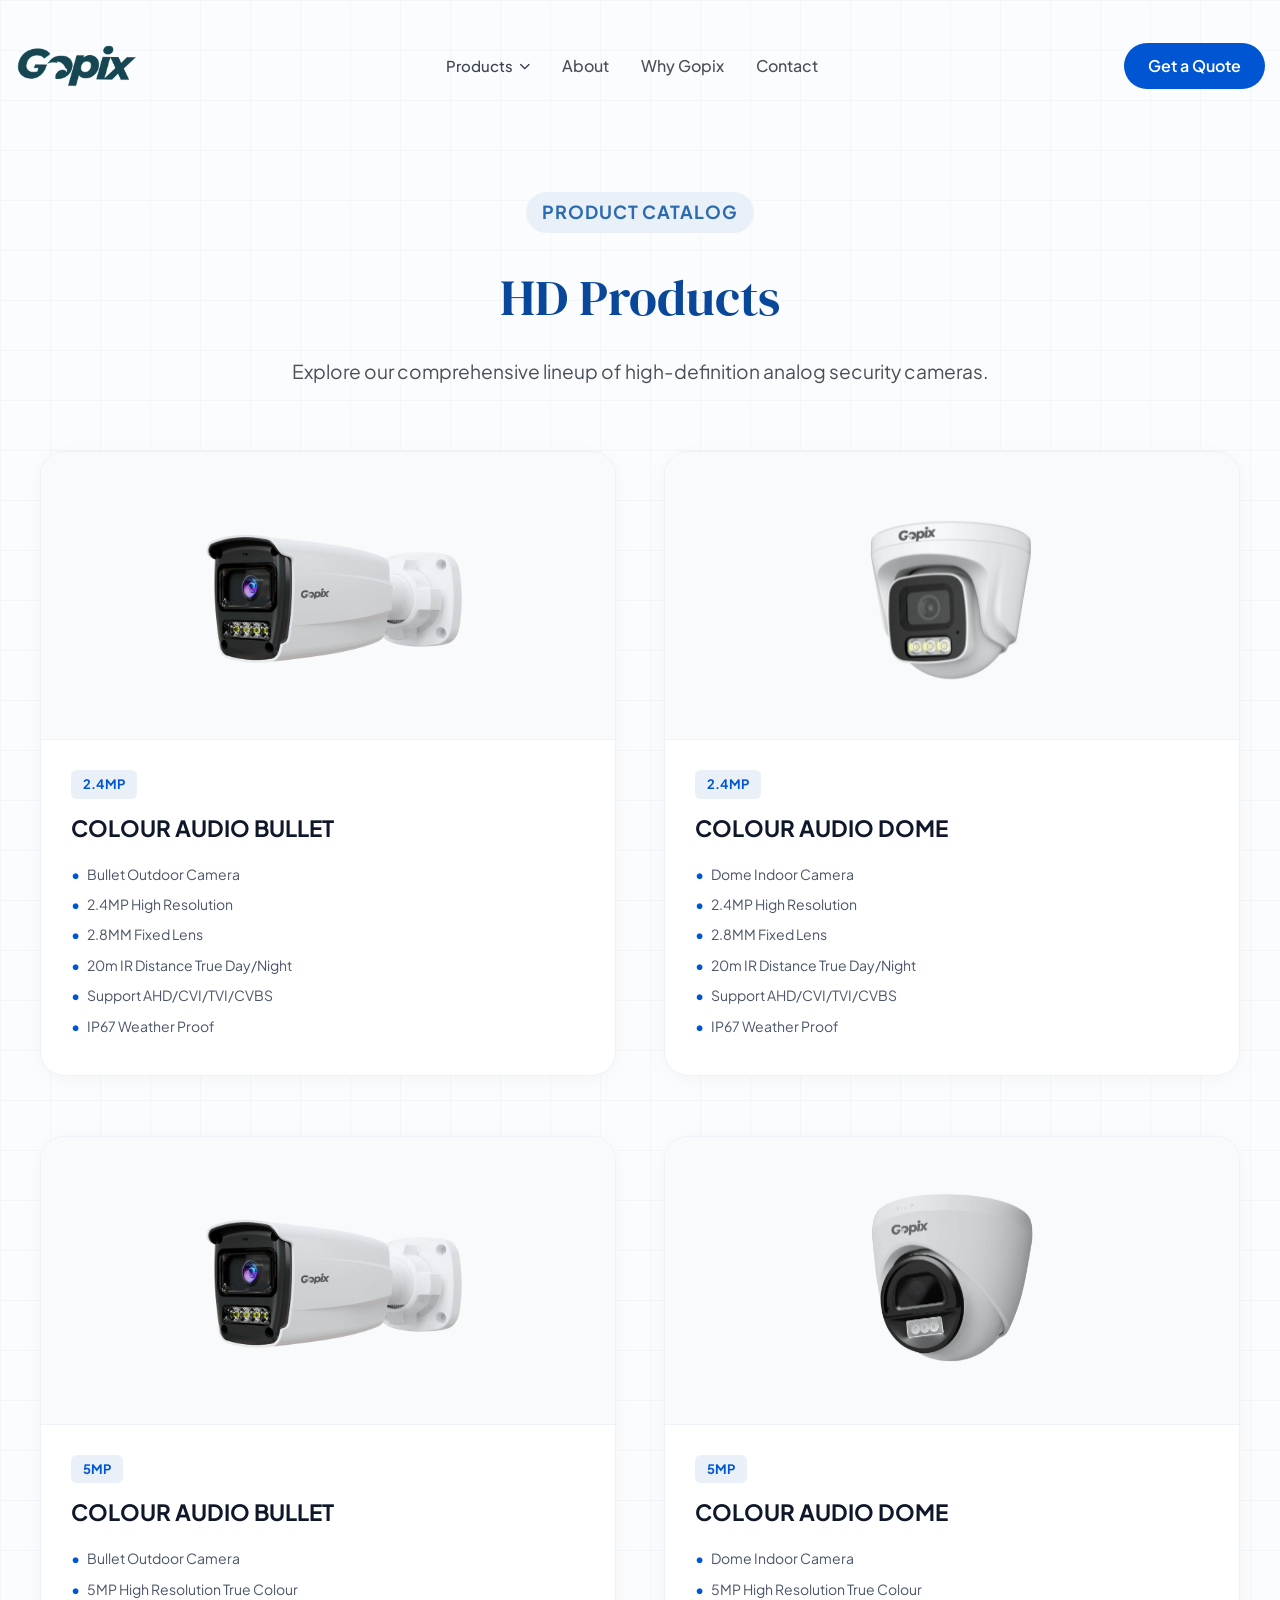
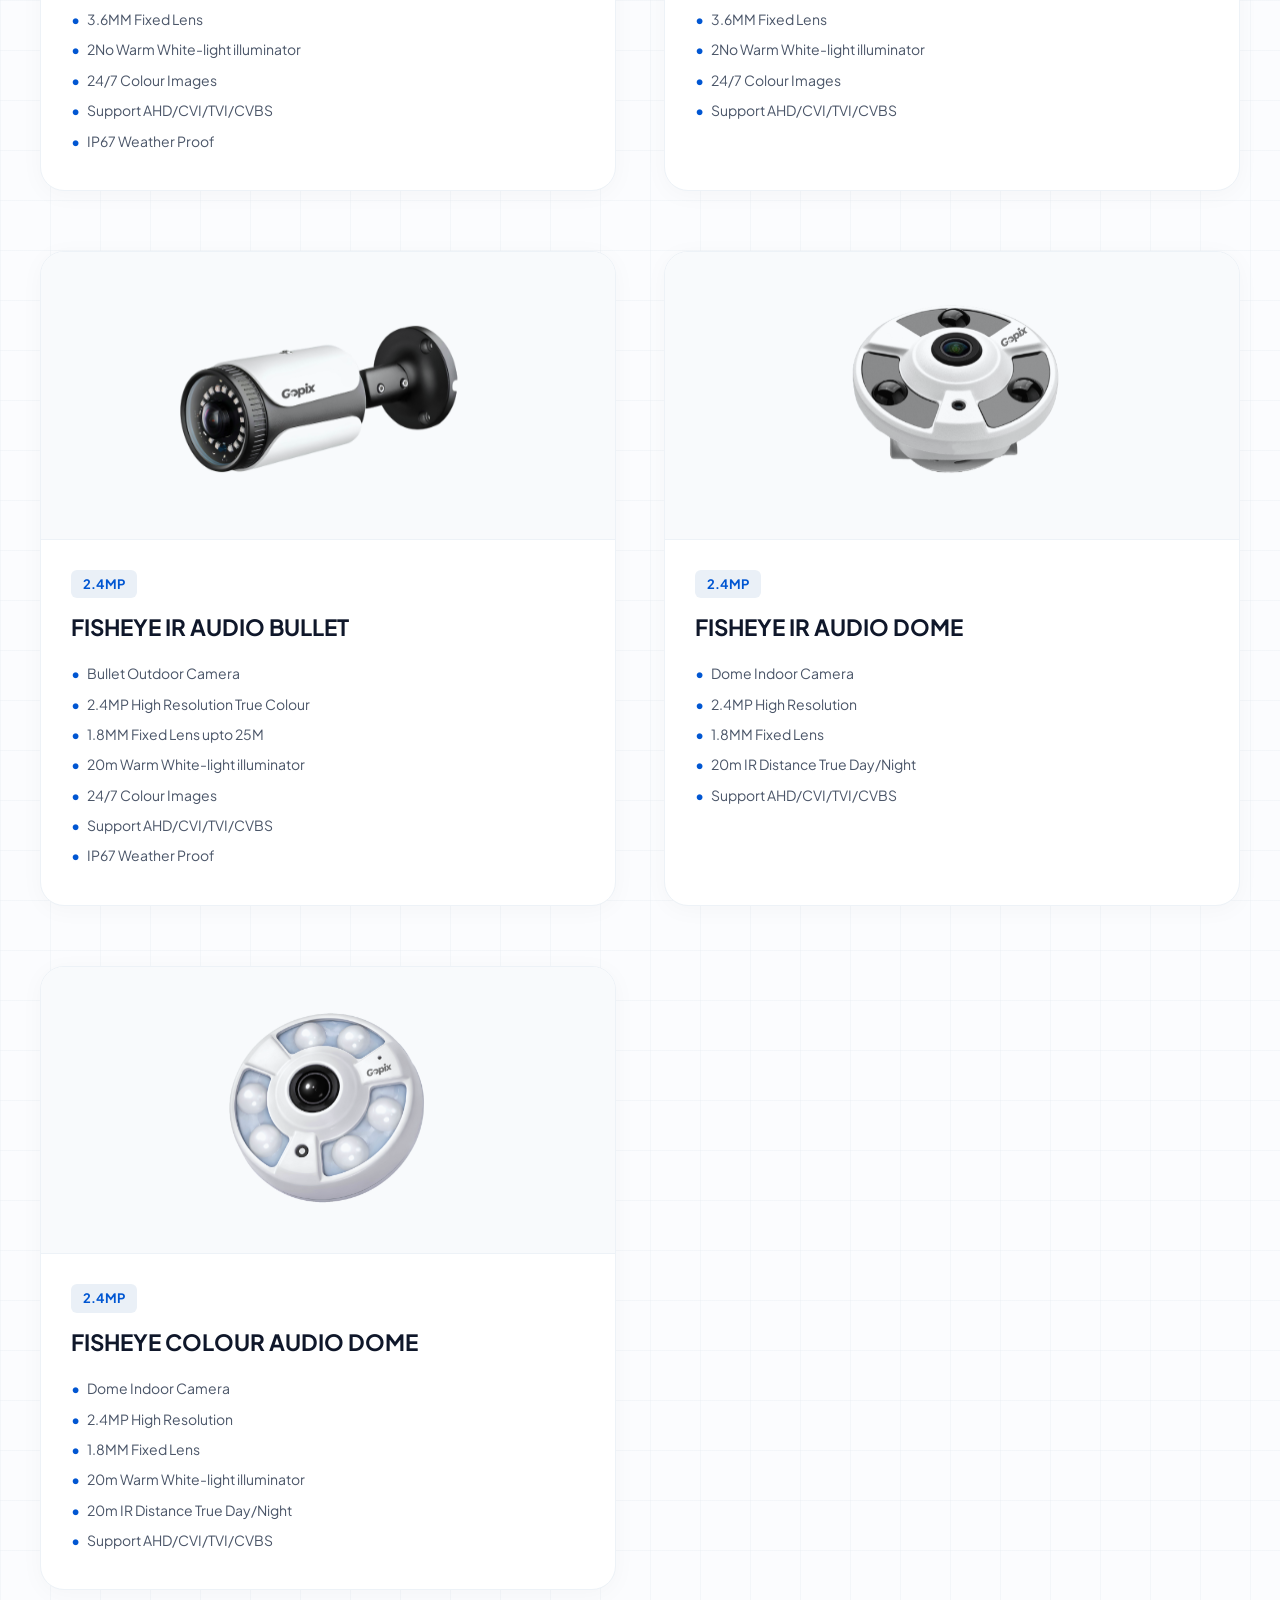
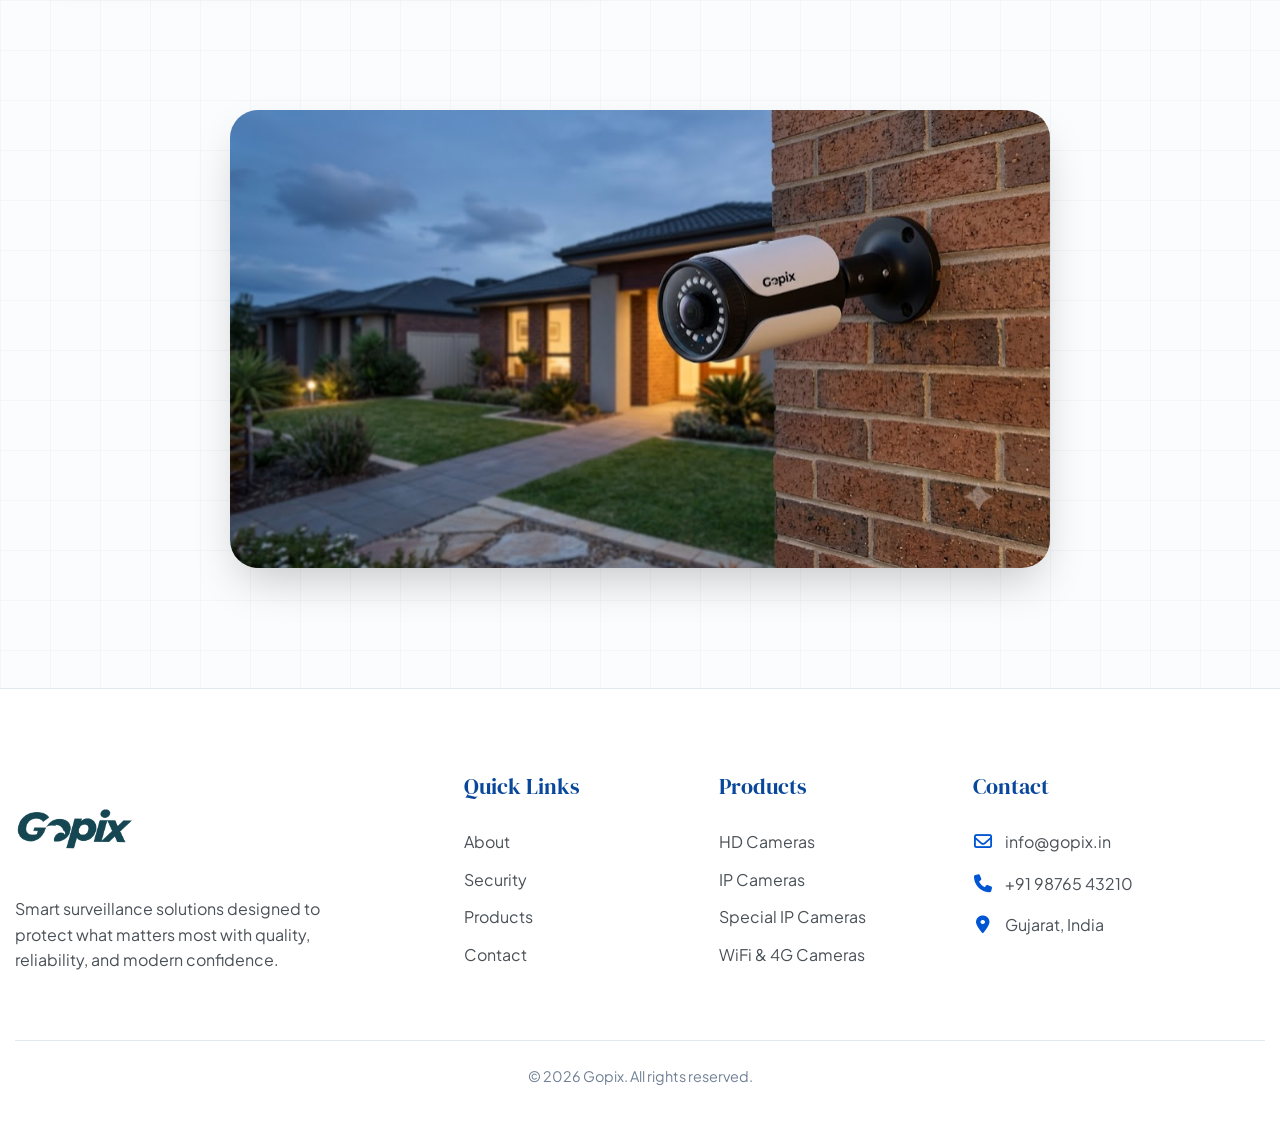
==== commit 19c8f812: "Add Special IP products page" ====
--- a/hd_product.html
+++ b/hd_product.html
@@ -36,7 +36,7 @@
                     <ul class="dropdown-menu" id="productsDropdownMenu">
                         <li><a href="hd_product.html" class="dropdown-item">HD Product</a></li>
                         <li><a href="ip_product.html" class="dropdown-item">IP Product</a></li>
-                        <li><a href="#special-ip-product" class="dropdown-item">Special IP Product</a></li>
+                        <li><a href="special_ip_product.html" class="dropdown-item">Special IP Product</a></li>
                         <li><a href="#wifi-4g-product" class="dropdown-item">Wifi & 4G Product</a></li>
                     </ul>
                 </li>
--- a/style.css
+++ b/style.css
@@ -843,7 +843,7 @@
 .showcase-img {
     max-width: 820px;
     width: 100%;
-    max-height: 420px;
+    max-height: 820px;
     object-fit: cover;
     border-radius: 28px;
     display: block;
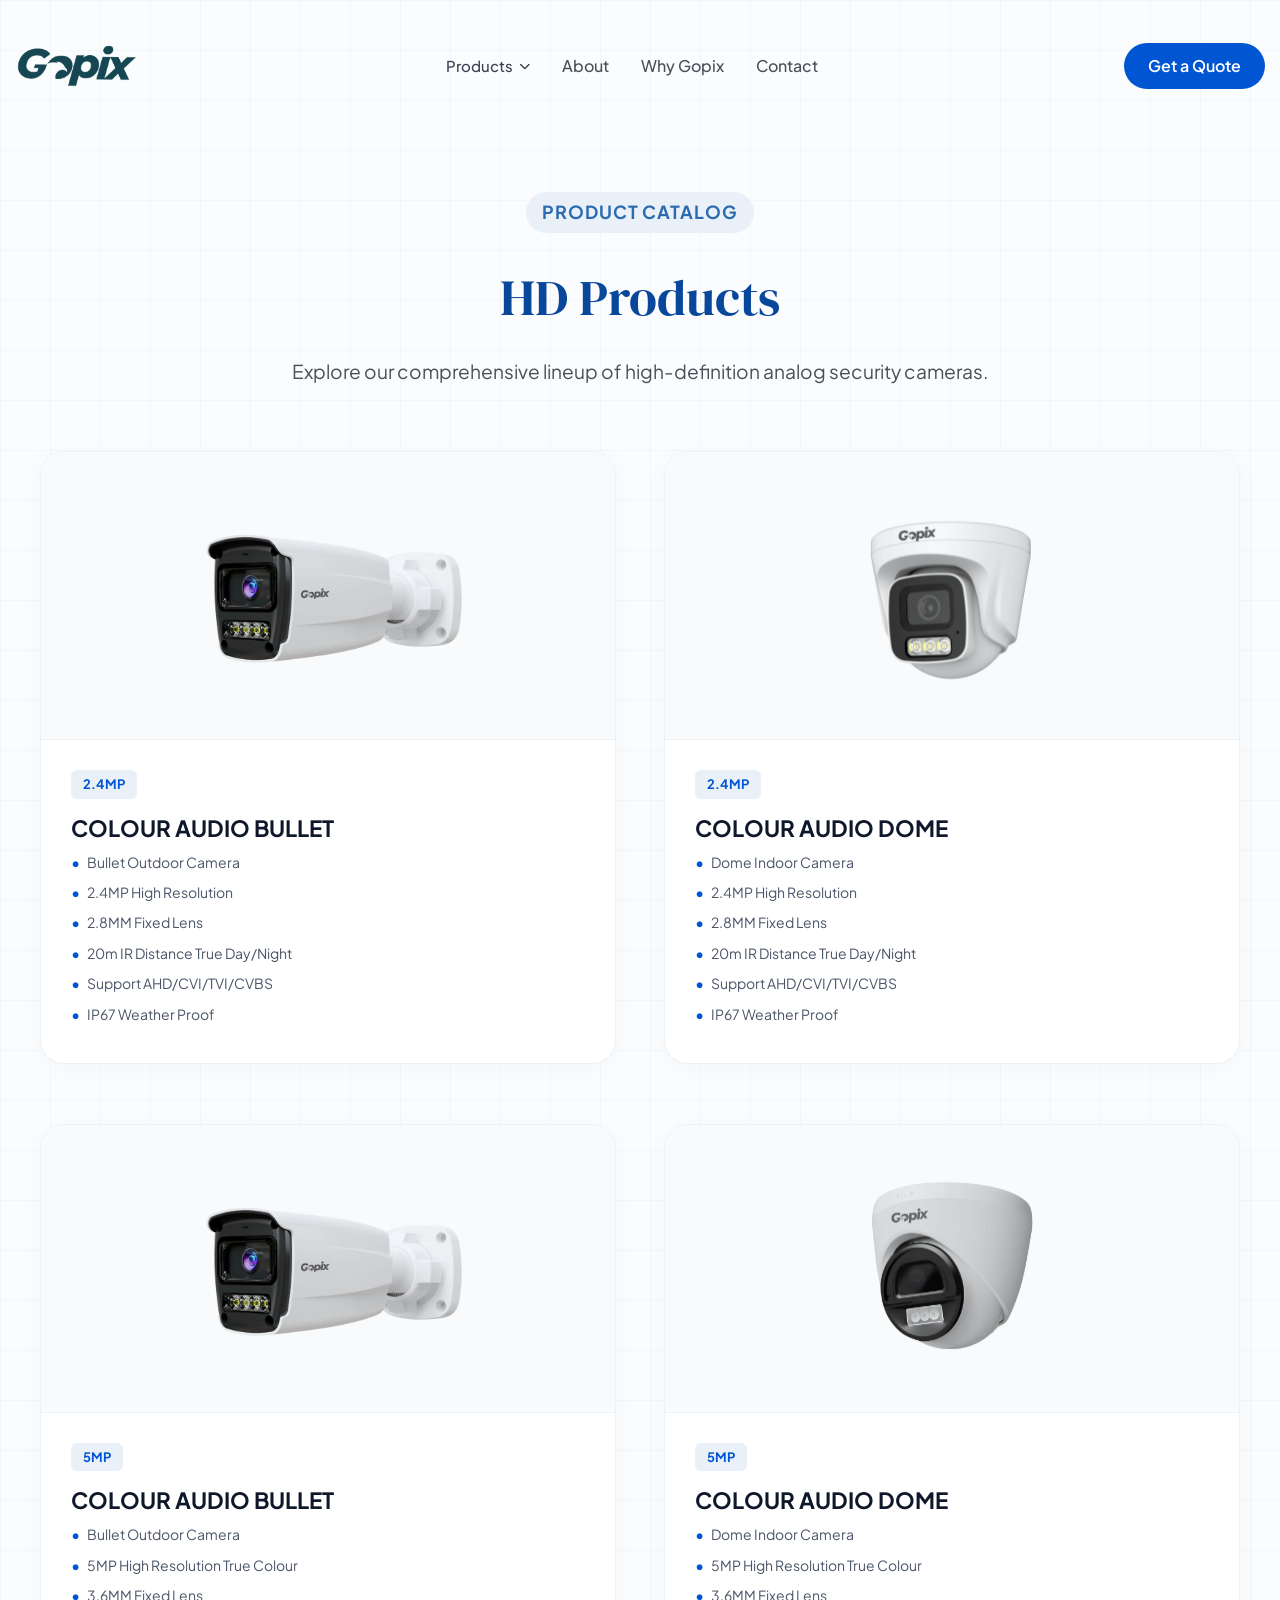
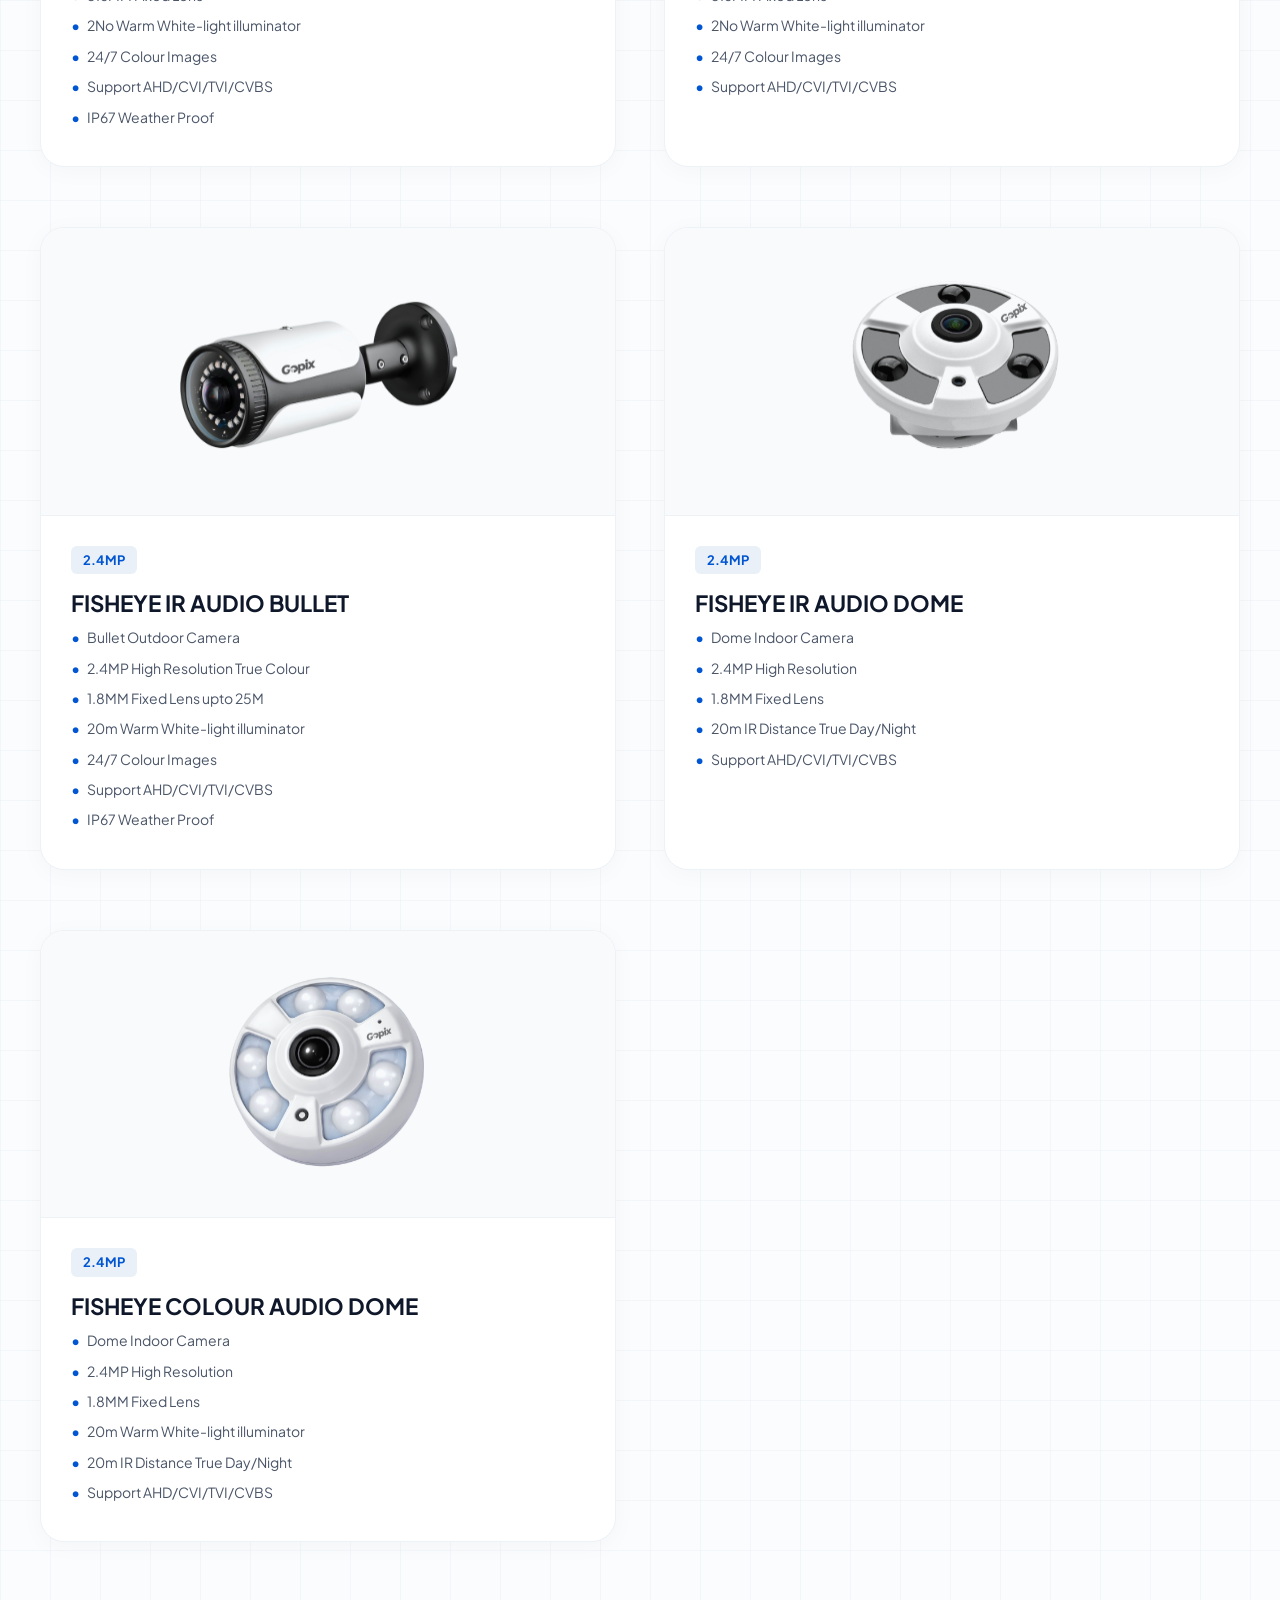
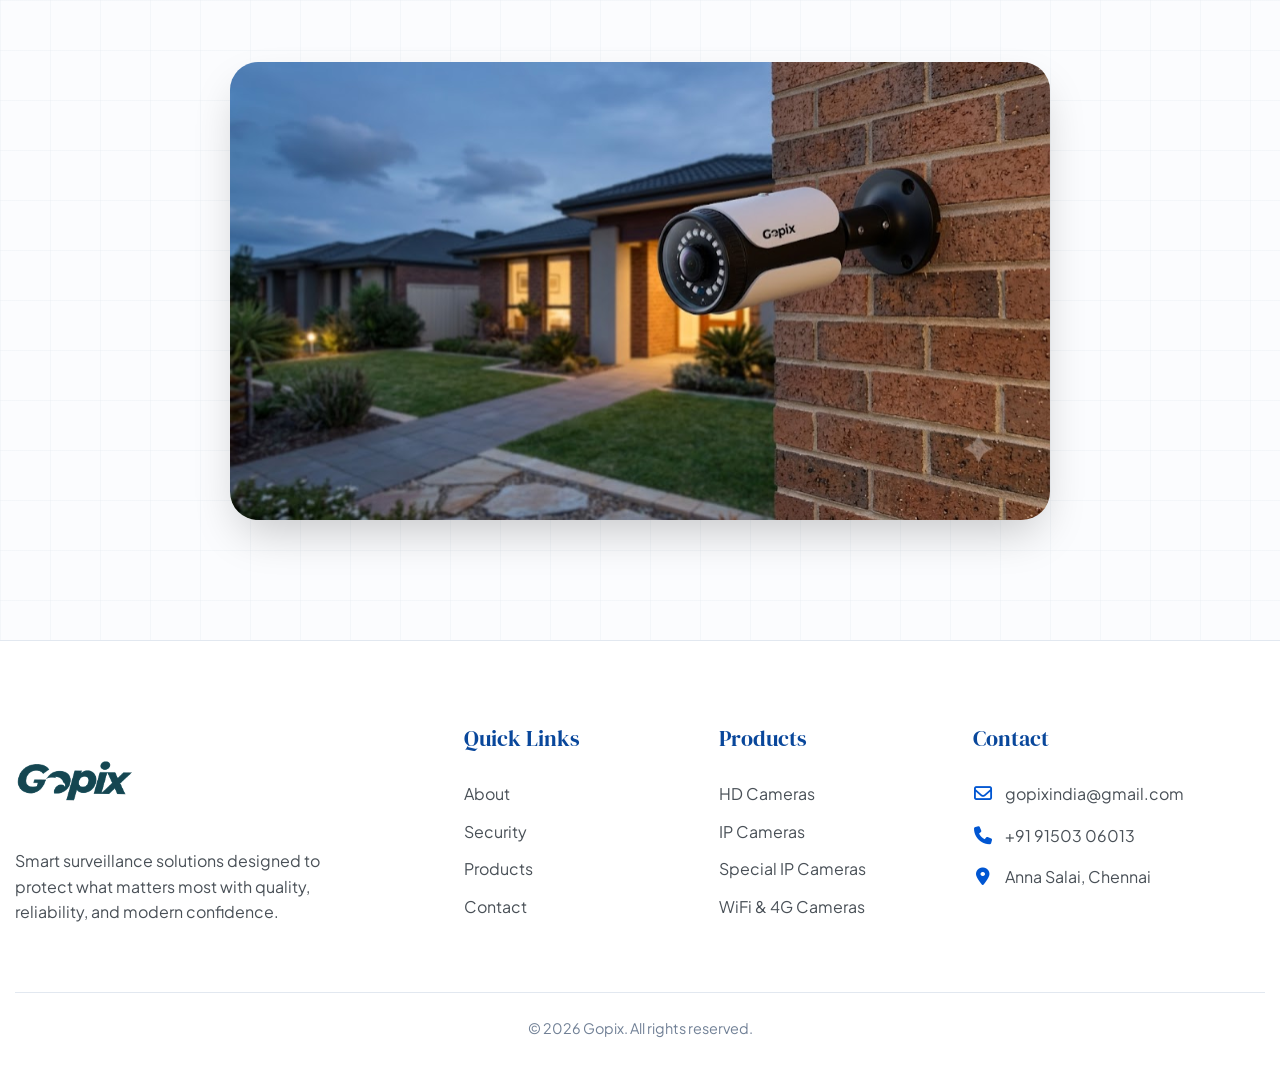
==== commit 7ba873f3: "Add WiFi & 4G products page and update nav links" ====
--- a/hd_product.html
+++ b/hd_product.html
@@ -37,7 +37,7 @@
                         <li><a href="hd_product.html" class="dropdown-item">HD Product</a></li>
                         <li><a href="ip_product.html" class="dropdown-item">IP Product</a></li>
                         <li><a href="special_ip_product.html" class="dropdown-item">Special IP Product</a></li>
-                        <li><a href="#wifi-4g-product" class="dropdown-item">Wifi & 4G Product</a></li>
+                        <li><a href="wifi_4g.html" class="dropdown-item">Wifi & 4G Product</a></li>
                     </ul>
                 </li>
                 <li><a href="index.html#about">About</a></li>
@@ -243,9 +243,9 @@
             <div class="footer-contact-col">
                 <h4 class="footer-heading">Contact</h4>
                 <ul class="footer-contact-list">
-                    <li><i class="fa-regular fa-envelope"></i> info@gopix.in</li>
-                    <li><i class="fa-solid fa-phone"></i> +91 98765 43210</li>
-                    <li><i class="fa-solid fa-location-dot"></i> Gujarat, India</li>
+                    <li><i class="fa-regular fa-envelope"></i> gopixindia@gmail.com</li>
+                    <li><i class="fa-solid fa-phone"></i> +91 91503 06013</li>
+                    <li><i class="fa-solid fa-location-dot"></i> Anna Salai, Chennai</li>
                 </ul>
             </div>
         </div>
--- a/style.css
+++ b/style.css
@@ -802,6 +802,15 @@
     color: #0f172a;
     font-family: 'Plus Jakarta Sans', sans-serif;
     font-weight: 700;
+    margin-bottom: 4px;
+}
+
+.catalog-subtitle {
+    font-size: 0.95rem;
+    color: #4a5568;
+    font-weight: 600;
+    text-transform: uppercase;
+    letter-spacing: 0.05em;
     margin-bottom: 16px;
 }
 
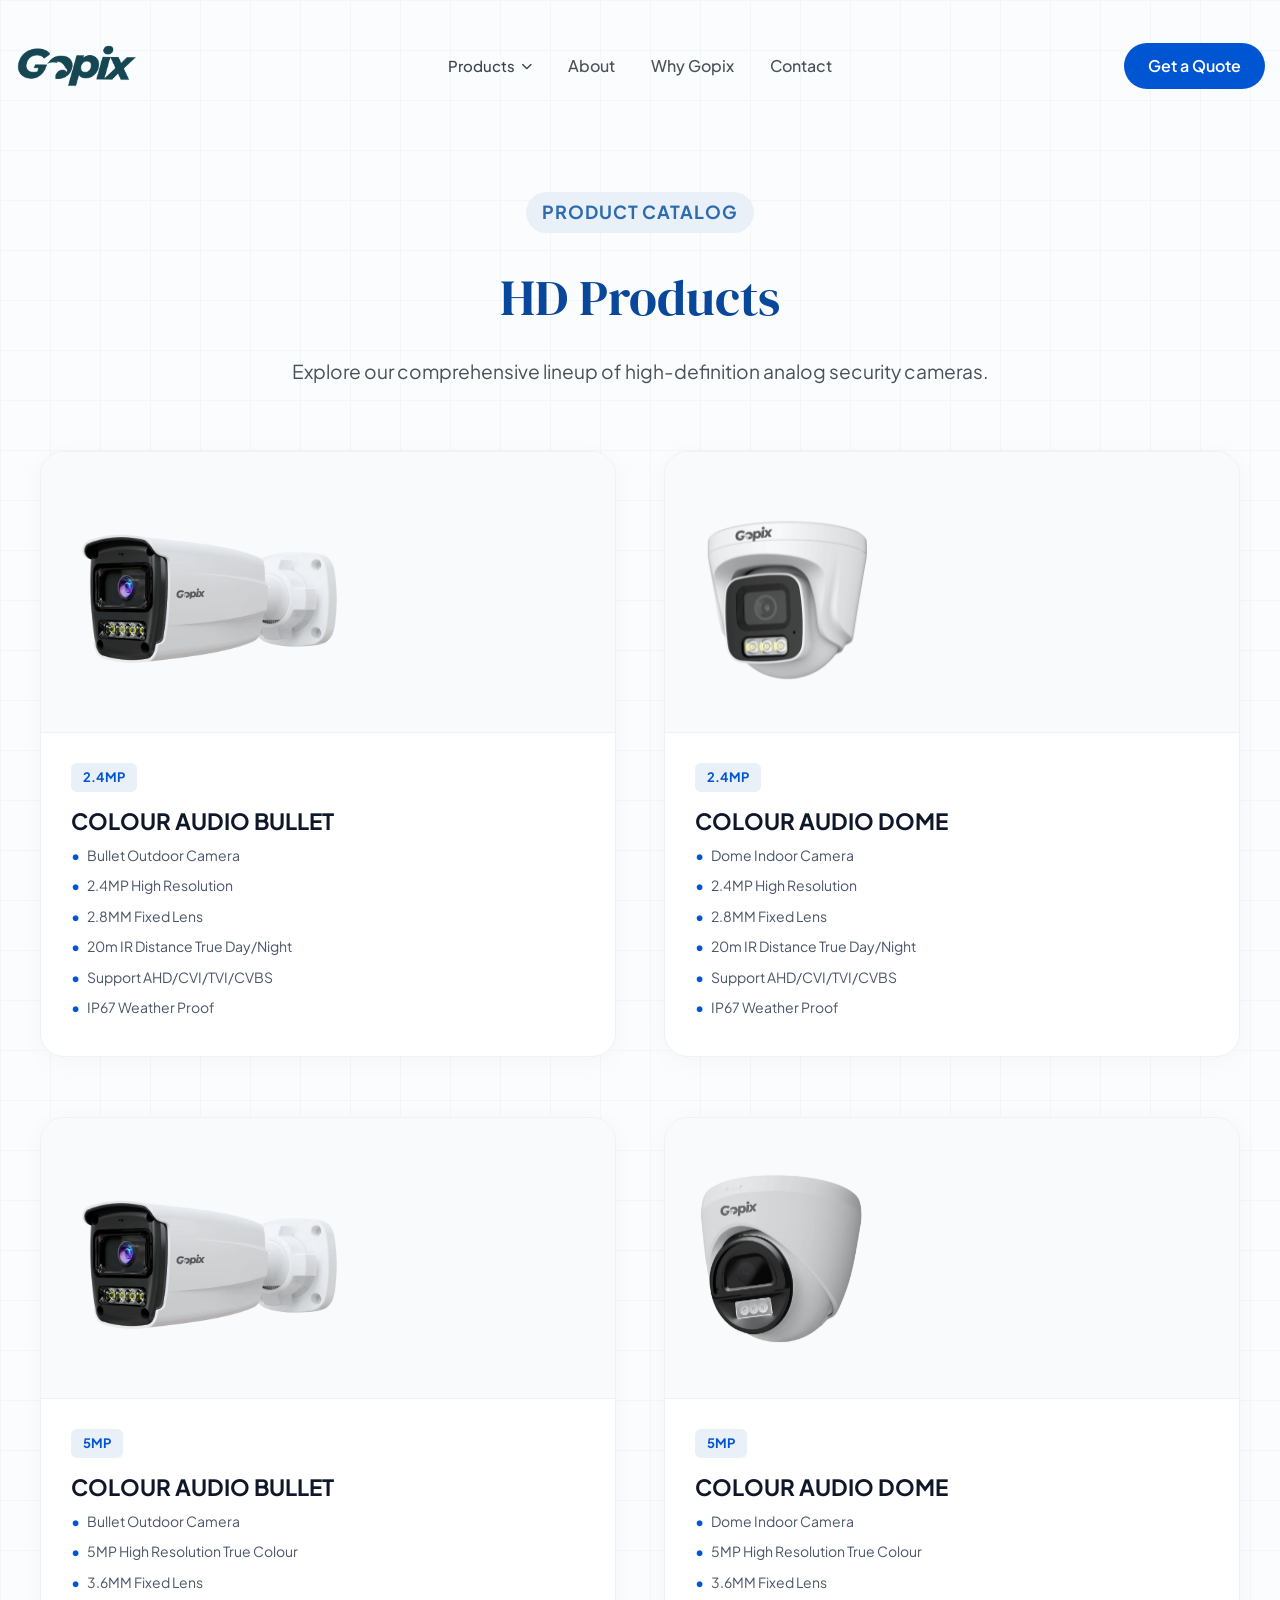
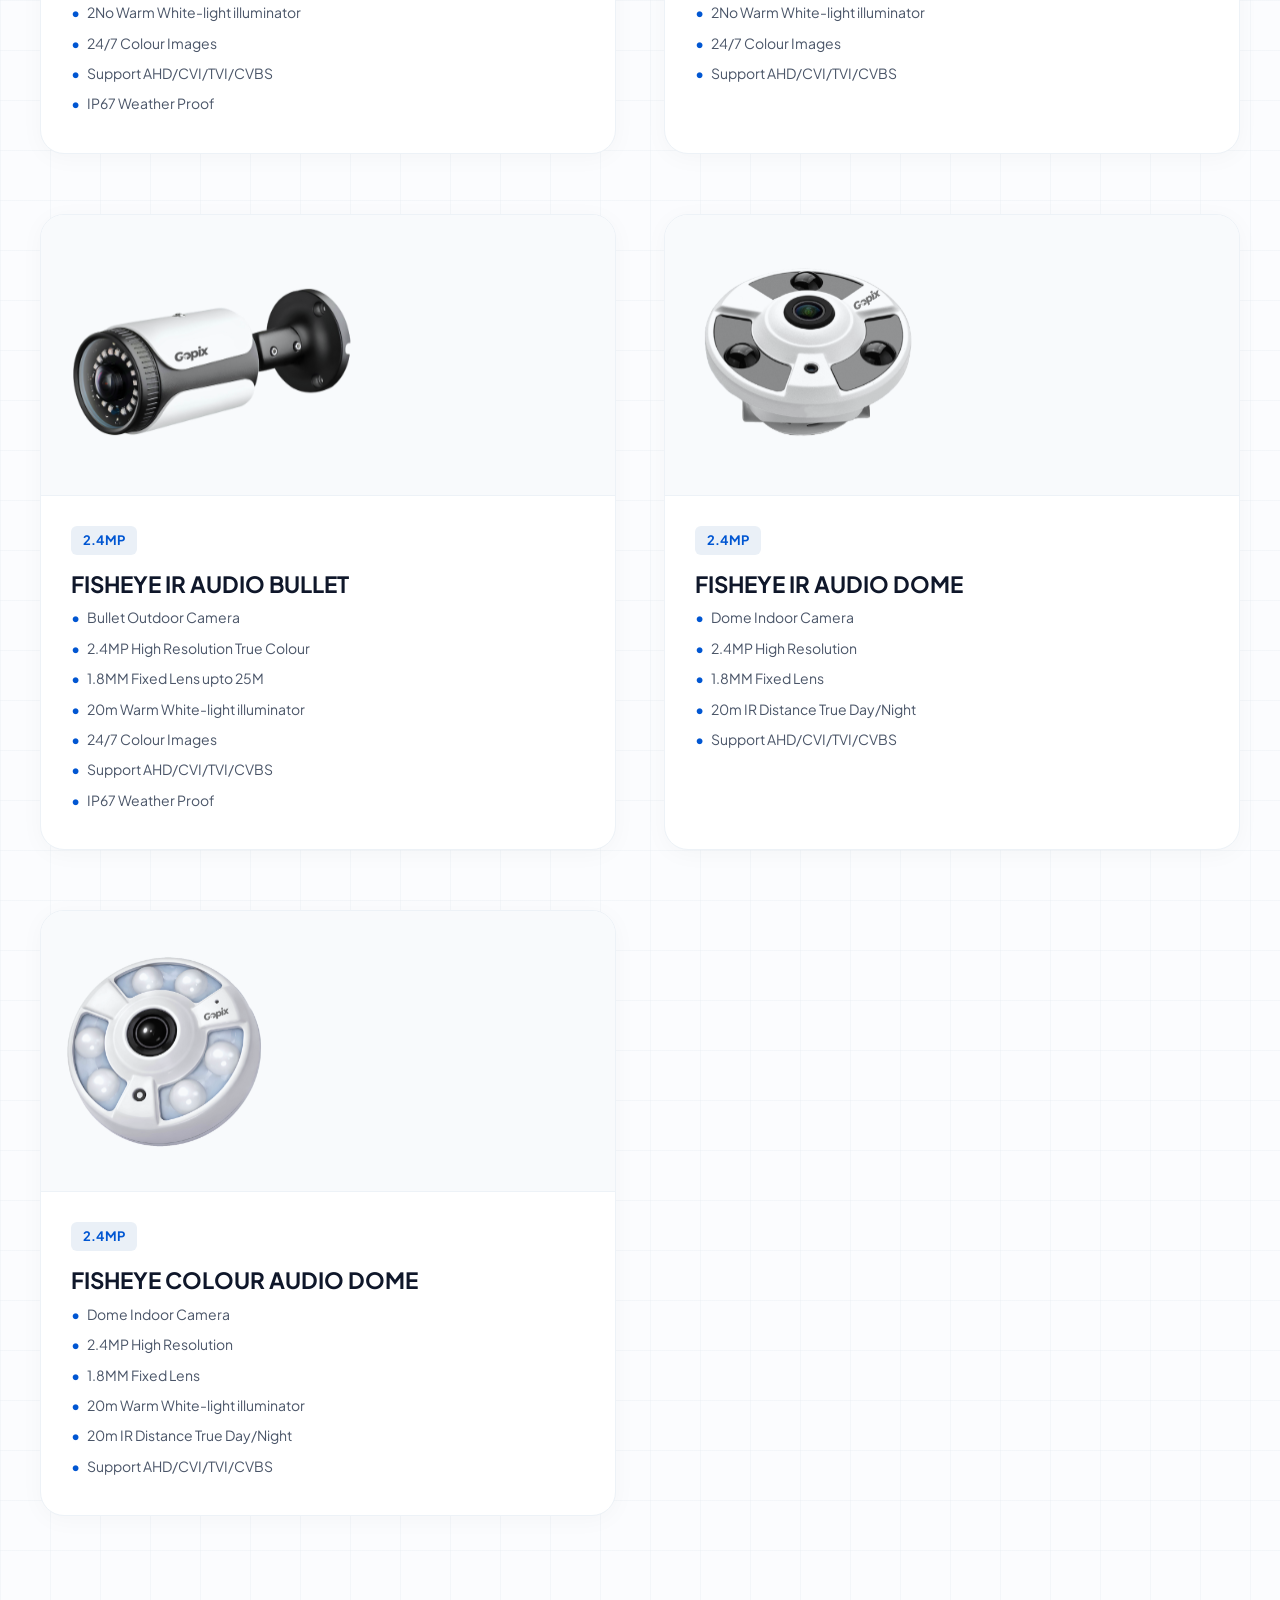
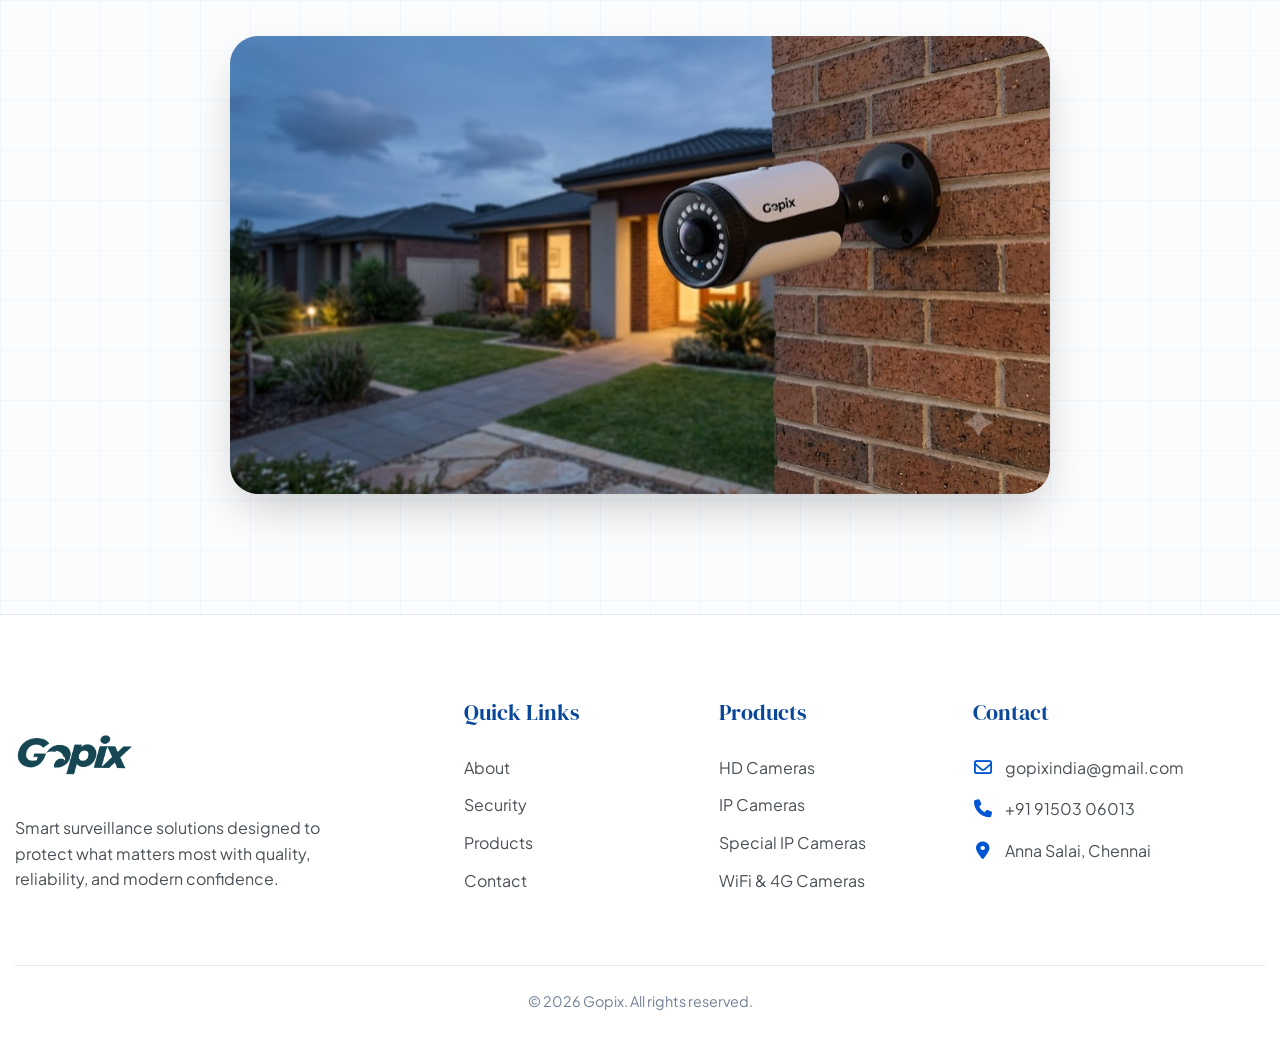
==== commit 56362a83: "feat: Add contact page and complete responsive mobile navigation" ====
--- a/hd_product.html
+++ b/hd_product.html
@@ -27,26 +27,34 @@
                 <img src="./assets/Gopix_logo.png" alt="Gopix Logo" class="logo">
             </a>
             
-            <!-- Center: Nav Links -->
-            <ul class="nav-links">
-                <li class="nav-item dropdown">
-                    <button type="button" class="dropdown-toggle" id="productsDropdownBtn" aria-expanded="false">
-                        Products <i class="fa-solid fa-chevron-down dropdown-arrow"></i>
-                    </button>
-                    <ul class="dropdown-menu" id="productsDropdownMenu">
-                        <li><a href="hd_product.html" class="dropdown-item">HD Product</a></li>
-                        <li><a href="ip_product.html" class="dropdown-item">IP Product</a></li>
-                        <li><a href="special_ip_product.html" class="dropdown-item">Special IP Product</a></li>
-                        <li><a href="wifi_4g.html" class="dropdown-item">Wifi & 4G Product</a></li>
-                    </ul>
-                </li>
-                <li><a href="index.html#about">About</a></li>
-                <li><a href="index.html#why-gopix">Why Gopix</a></li>
-                <li><a href="#contact">Contact</a></li>
-            </ul>
-            
-            <!-- Right: CTA Button -->
-            <a href="#quote" class="btn btn-quote">Get a Quote</a>
+                        <!-- Hamburger Toggle Button (Hidden on Desktop) -->
+            <button type="button" class="nav-toggle" id="navToggle" aria-label="Toggle navigation">
+                <i class="fa-solid fa-bars menu-icon"></i>
+                <i class="fa-solid fa-xmark close-icon"></i>
+            </button>
+
+            <!-- Collapsible Nav Wrapper (Links + Dropdown + Button) -->
+            <div class="nav-wrapper" id="navWrapper">
+                <nav class="nav-menu">
+                    <div class="nav-item dropdown" id="navDropdown">
+                        <button type="button" class="dropdown-toggle" id="productsDropdownBtn" aria-expanded="false">
+                            Products <i class="fa-solid fa-chevron-down dropdown-arrow"></i>
+                        </button>
+                        <ul class="dropdown-menu" id="productsDropdownMenu">
+                            <li><a href="hd_product.html" class="dropdown-item">HD Product</a></li>
+                            <li><a href="ip_product.html" class="dropdown-item">IP Product</a></li>
+                            <li><a href="special_ip_product.html" class="dropdown-item">Special IP Product</a></li>
+                            <li><a href="wifi_4g.html" class="dropdown-item">Wifi & 4G Product</a></li>
+                        </ul>
+                    </div>
+                    <a href="index.html#about" class="nav-link">About</a>
+                    <a href="index.html#why-gopix" class="nav-link">Why Gopix</a>
+                    <a href="contact.html" class="nav-link">Contact</a>
+                </nav>
+
+                <!-- Kept intact on mobile inside the menu drawer -->
+                <a href="#quote" class="btn btn-quote nav-cta">Get a Quote</a>
+            </div>
         </nav>
     </header>
 
@@ -256,33 +264,7 @@
         </div>
     </footer>
 
-    <!-- Dropdown Interaction Script -->
-    <script>
-        document.addEventListener('DOMContentLoaded', () => {
-            const dropdown = document.querySelector('.dropdown');
-            const dropdownBtn = document.getElementById('productsDropdownBtn');
-            
-            if (dropdown && dropdownBtn) {
-                dropdownBtn.addEventListener('click', (e) => {
-                    e.preventDefault();
-                    e.stopPropagation();
-                    dropdown.classList.toggle('active');
-                });
-                
-                document.addEventListener('click', (e) => {
-                    if (!dropdown.contains(e.target)) {
-                        dropdown.classList.remove('active');
-                    }
-                });
-                
-                const dropdownItems = dropdown.querySelectorAll('.dropdown-item');
-                dropdownItems.forEach(item => {
-                    item.addEventListener('click', () => {
-                        dropdown.classList.remove('active');
-                    });
-                });
-            }
-        });
-    </script>
+        <!-- Shared Interaction Script -->
+    <script src="main.js"></script>
 </body>
 </html>
--- a/style.css
+++ b/style.css
@@ -4,6 +4,9 @@
     margin: 0;
     padding: 0;
 }
+
+img, svg { max-width: 100%; height: auto; display: block; }
+html, body { width: 100%; overflow-x: hidden; }
 
 body {
     background-color: #fbfcfe;
@@ -137,6 +140,7 @@
     display: flex;
     align-items: center;
     justify-content: space-between;
+    position: relative;
 }
 
 .logo {
@@ -146,26 +150,52 @@
     display: block;
 }
 
-.nav-links {
+/* Navigation Styles */
+.nav-toggle {
     display: none;
+    background: none;
+    border: none;
+    font-size: 24px;
+    color: #09479b;
+    cursor: pointer;
+}
+.nav-toggle .close-icon { display: none; }
+.nav-toggle.active .menu-icon { display: none; }
+.nav-toggle.active .close-icon { display: block; }
+
+.nav-wrapper {
+    display: none;
+}
+.nav-menu {
     list-style: none;
-    gap: 32px;
-}
-
-@media (min-width: 992px) {
-    .nav-links {
-        display: flex;
-    }
-}
-
-.nav-links a {
+    padding: 0;
+    margin: 0;
+}
+.nav-link {
     color: #495057;
     font-weight: 500;
 }
-
-.nav-links a:hover {
+.nav-link:hover {
     color: #0056d2;
 }
+
+@media (min-width: 769px) {
+    .nav-wrapper {
+        display: flex;
+        align-items: center;
+        flex: 1;
+        justify-content: flex-end;
+    }
+    .nav-menu {
+        display: flex;
+        align-items: center;
+        gap: 36px;
+        position: absolute;
+        left: 50%;
+        transform: translateX(-50%);
+    }
+}
+
 
 /* Dropdown Styles */
 .dropdown {
@@ -859,3 +889,250 @@
     margin: 0 auto;
     box-shadow: 0 20px 45px -10px rgba(0, 0, 0, 0.22);
 }
+
+/* ==========================================================================
+   RESPONSIVE DESIGN (Media Queries)
+   ========================================================================== */
+
+/* 2. Tablet Breakpoint (Max 1024px) */
+@media (max-width: 1024px) {
+    /* Navigation */
+    .header { padding: 4px 0; }
+    .nav-container { padding: 16px 28px; }
+    .nav-wrapper { gap: 18px; }
+    .nav-menu { gap: 18px; }
+    .dropdown-menu { right: 0; left: auto; }
+
+    /* Hero Section */
+    .hero-container { grid-template-columns: 1fr 1fr; }
+    .hero-image-wrapper { max-width: 440px; margin: 0 auto; }
+    .hero-title { font-size: 52px; }
+
+    /* Product Listing Pages */
+    .catalog-grid { gap: 36px 28px; }
+    .catalog-img-wrapper { height: 180px; }
+    .catalog-img { max-height: 160px; }
+
+    /* CTA Banner */
+    .cta-banner { padding: 36px 40px; }
+    .cta-camera-img { max-width: 140px; }
+}
+
+/* 3. Mobile Landscape & Small Tablets (Max 768px) */
+@media (max-width: 768px) {
+    /* Navigation - Mobile Menu Drawer */
+    .nav-toggle { display: block; }
+    .nav-container { position: relative; }
+    .nav-wrapper {
+        display: none;
+        flex-direction: column;
+        width: 100%;
+        position: absolute;
+        top: 100%;
+        left: 0;
+        background-color: #ffffff;
+        padding: 24px;
+        box-shadow: 0 10px 30px rgba(0, 0, 0, 0.1);
+        z-index: 999;
+        gap: 24px;
+    }
+    .nav-wrapper.active { display: flex; }
+    .nav-menu {
+        display: flex;
+        flex-direction: column;
+        align-items: flex-start;
+        gap: 20px;
+        width: 100%;
+    }
+    .nav-link { display: block; width: 100%; }
+    .dropdown-menu {
+        position: static;
+        opacity: 1;
+        visibility: visible;
+        transform: none;
+        box-shadow: none;
+        border: none;
+        padding-left: 16px;
+        background: transparent;
+        display: none;
+    }
+    .dropdown.active .dropdown-menu { display: block; }
+    .nav-cta {
+        width: 100%;
+        text-align: center;
+        margin-top: 8px;
+    }
+
+    /* Hero Section */
+    .hero-container {
+        grid-template-columns: 1fr;
+        flex-direction: column-reverse;
+        display: flex;
+    }
+    .hero-image-wrapper {
+        order: -1;
+        max-width: 90%;
+        margin: 0 auto 32px auto;
+    }
+    .hero-content {
+        text-align: center;
+        display: flex;
+        flex-direction: column;
+        align-items: center;
+    }
+    .hero-title { font-size: 40px; line-height: 1.15; }
+
+    /* Alternating Sections */
+    .grid-2-col { grid-template-columns: 1fr; }
+    .feature-row, .about-section, .why-choose-us, .vision-mission-section .grid-2-col {
+        grid-template-columns: 1fr !important;
+        text-align: center;
+    }
+    .feature-content, .about-content, .why-content, .vision-content {
+        align-items: center;
+        text-align: center;
+    }
+    .feature-image-wrapper {
+        order: -1;
+        margin: 0 auto 32px auto;
+    }
+
+    /* Product Listing Pages */
+    .catalog-grid {
+        grid-template-columns: 1fr;
+        max-width: 540px;
+        margin: 0 auto;
+    }
+    .catalog-card { text-align: center; }
+    .catalog-specs li { text-align: left; }
+
+    /* Bottom Showcase Images */
+    .showcase-banner, .showcase-img {
+        max-height: 280px;
+        width: 100%;
+        border-radius: 20px;
+    }
+
+    /* CTA Banner */
+    .cta-banner {
+        flex-direction: column;
+        text-align: center;
+        gap: 28px;
+    }
+    .cta-action { justify-content: center; }
+
+    /* Footer */
+    .footer-container {
+        grid-template-columns: 1fr;
+        text-align: center;
+        gap: 40px;
+    }
+    .footer-brand, .footer-contact-list { align-items: center; }
+}
+
+/* 4. Small Mobile Phones (Max 480px) */
+@media (max-width: 480px) {
+    .container { padding-left: 16px; padding-right: 16px; }
+    .hero-title { font-size: 32px; }
+    .btn, .btn-quote, .btn-read-more {
+        min-height: 44px;
+        display: flex;
+        justify-content: center;
+        align-items: center;
+    }
+    .catalog-name { font-size: 1.2rem; }
+    .catalog-mp { font-size: 1.1rem; }
+    .trust-bar {
+        flex-direction: column;
+        align-items: center;
+        gap: 12px;
+    }
+}
+
+
+/* =========================================
+   Contact Page (contact.html)
+   ========================================= */
+
+.contact-section {
+    padding: 20px 0 100px 0;
+}
+
+.contact-grid {
+    display: grid;
+    grid-template-columns: 1.2fr 0.8fr;
+    gap: 48px;
+    max-width: 1200px;
+    margin: 40px auto 80px auto;
+}
+
+.map-container {
+    border-radius: 24px;
+    overflow: hidden;
+    box-shadow: 0 12px 32px rgba(0, 0, 0, 0.08);
+    min-height: 420px;
+    height: 100%;
+    width: 100%;
+}
+
+.contact-details {
+    display: flex;
+    flex-direction: column;
+    justify-content: center;
+    gap: 32px;
+}
+
+.contact-card {
+    display: flex;
+    align-items: center;
+    gap: 20px;
+}
+
+.contact-icon {
+    width: 56px;
+    height: 56px;
+    border-radius: 50%;
+    background-color: #eaf0f7;
+    color: #0056d2;
+    display: flex;
+    align-items: center;
+    justify-content: center;
+    font-size: 24px;
+}
+
+.contact-info {
+    display: flex;
+    flex-direction: column;
+}
+
+.contact-label {
+    font-size: 13px;
+    color: #64748b;
+    text-transform: uppercase;
+    font-weight: 600;
+    margin-bottom: 4px;
+}
+
+.contact-value {
+    font-size: 18px;
+    color: #1e293b;
+    font-weight: 700;
+    text-decoration: none;
+    transition: color 0.2s ease;
+}
+
+a.contact-value:hover {
+    color: #0056d2;
+}
+
+/* Contact Page Responsive */
+@media (max-width: 768px) {
+    .contact-grid {
+        grid-template-columns: 1fr;
+        margin: 0 auto;
+    }
+    .map-container {
+        min-height: 320px;
+        height: 320px;
+    }
+}
